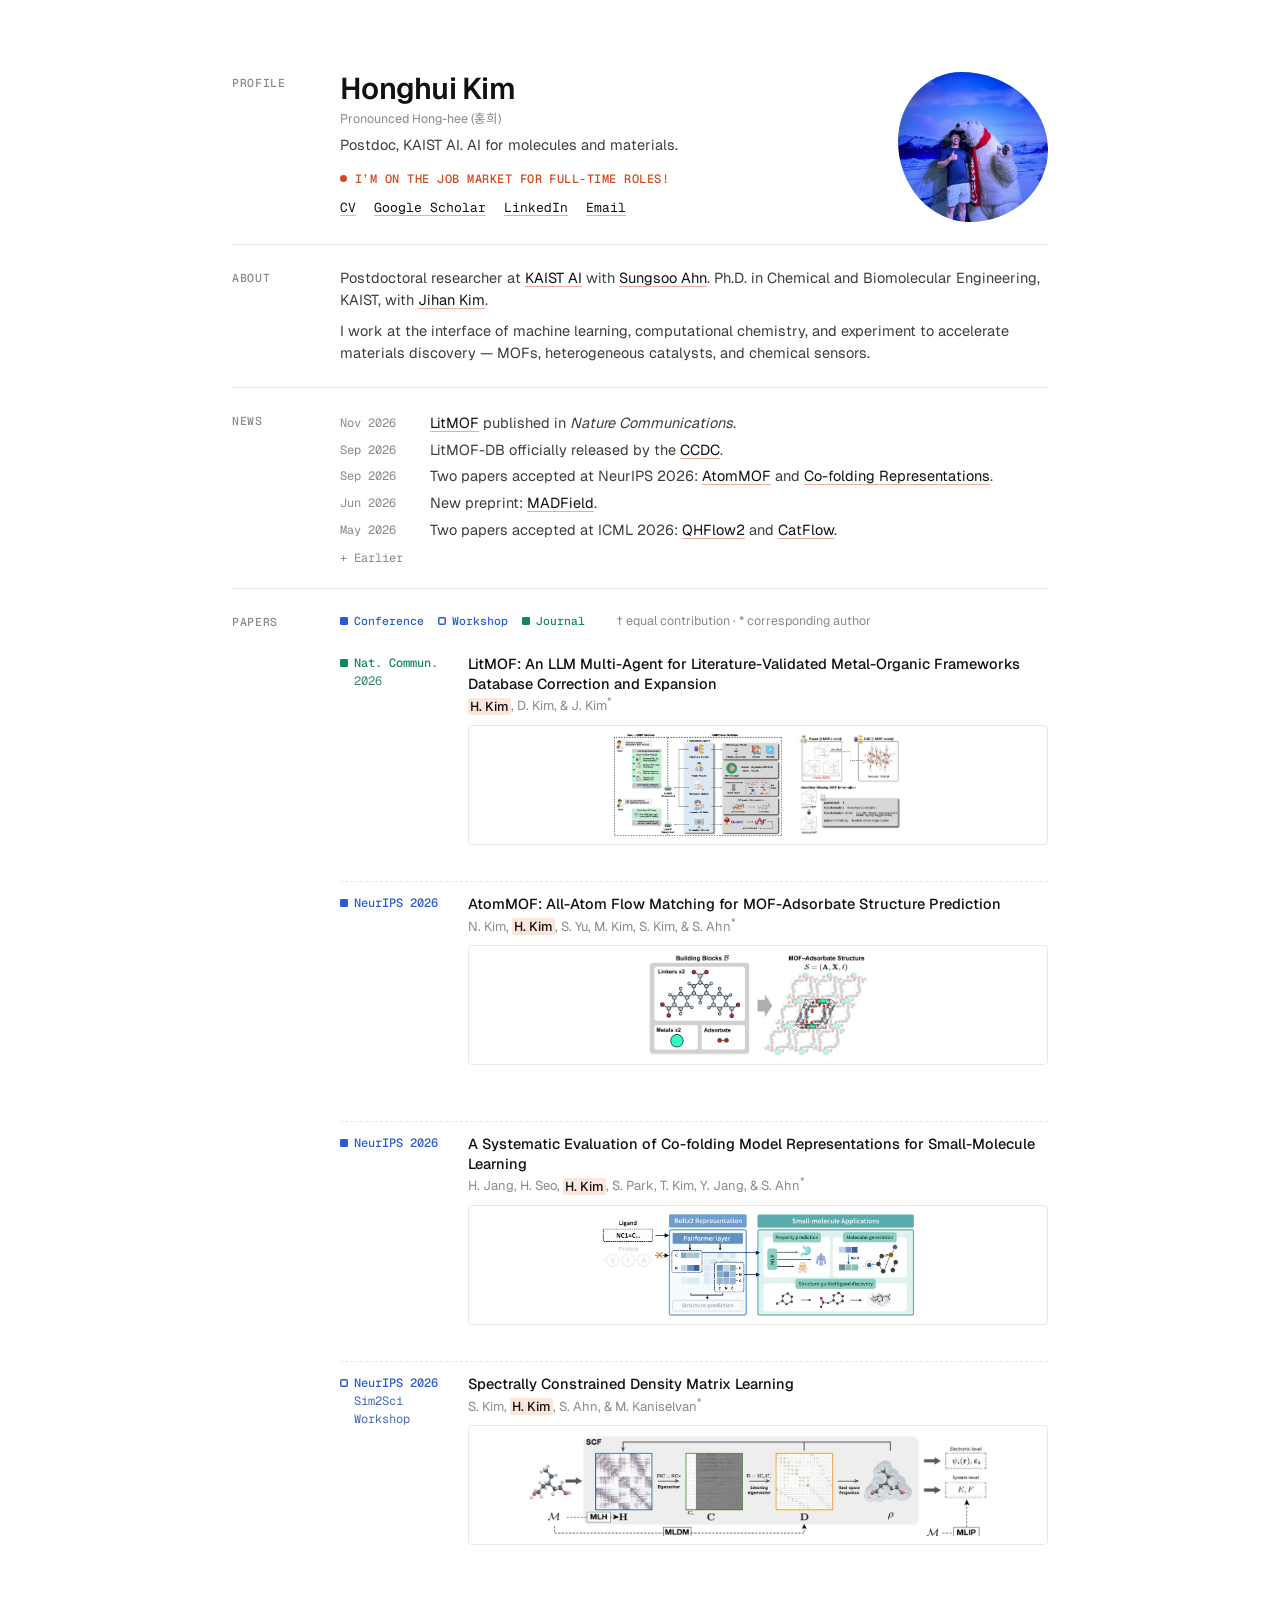
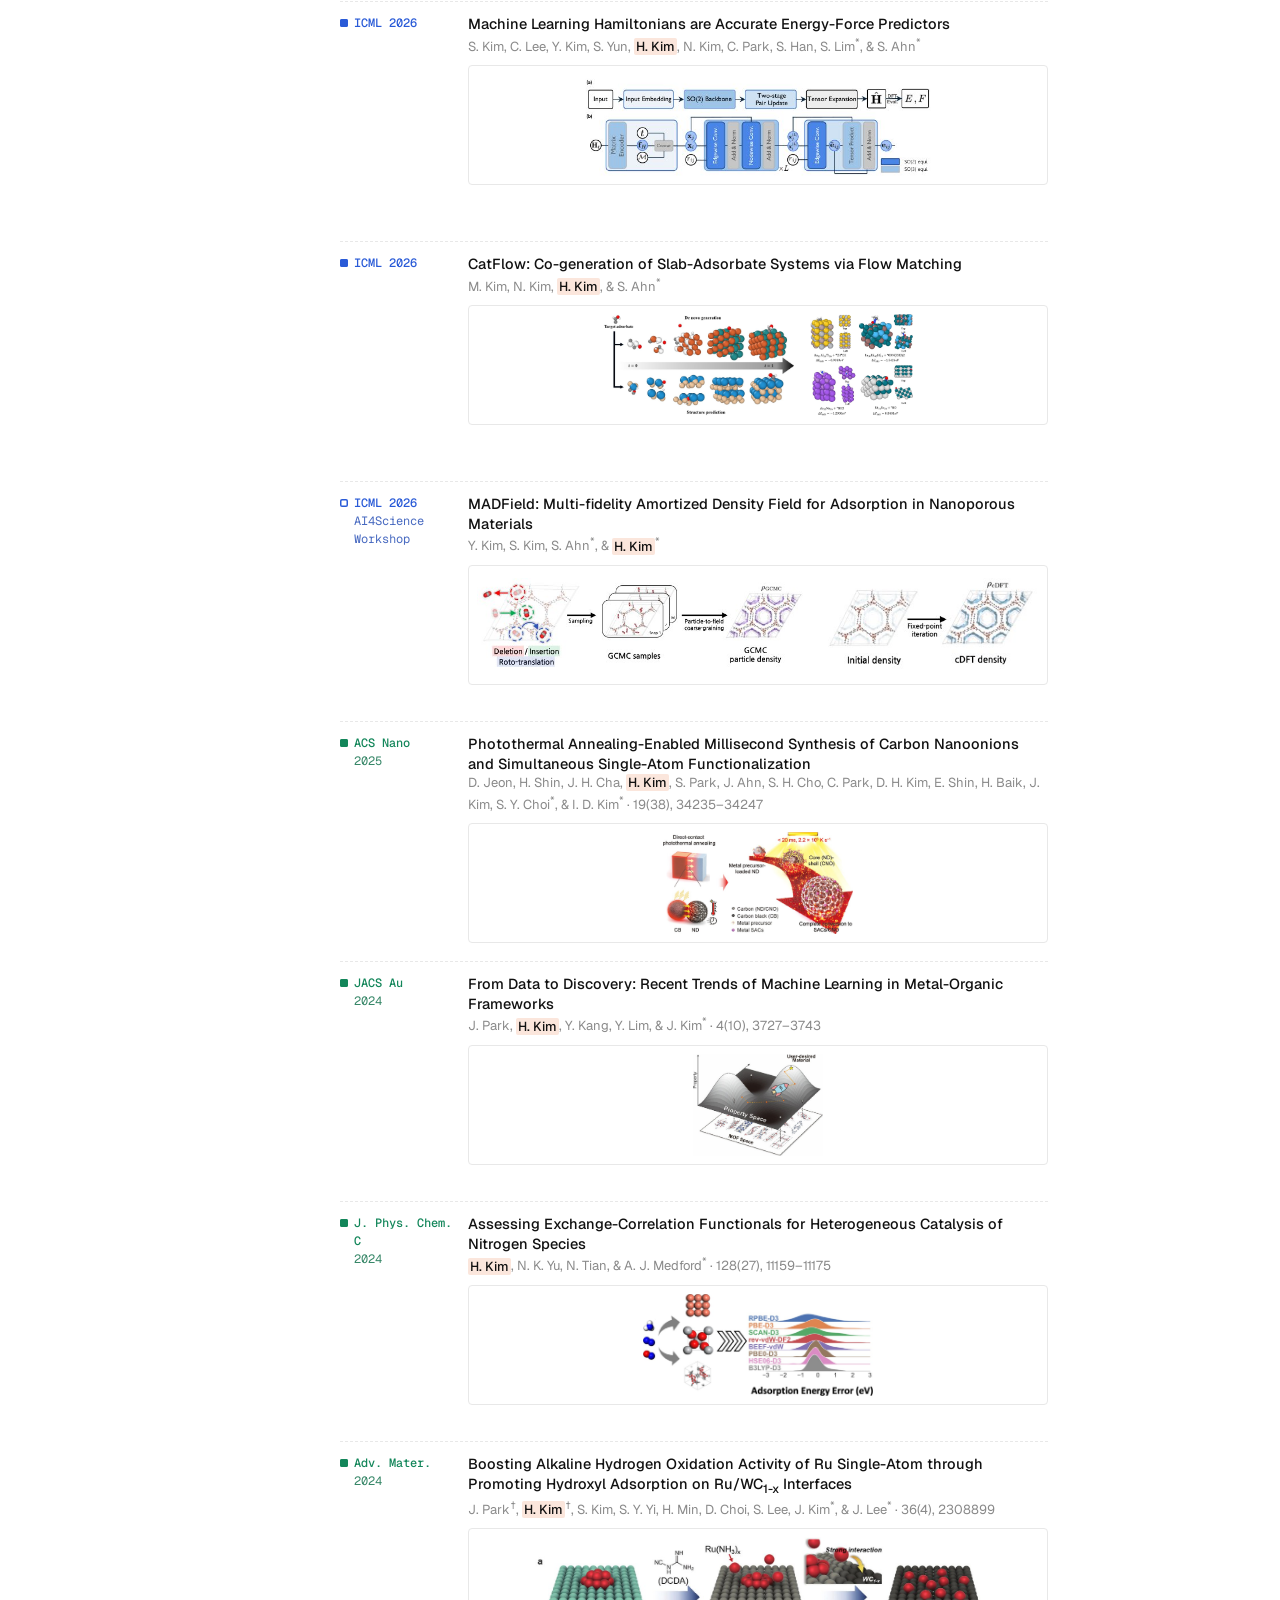
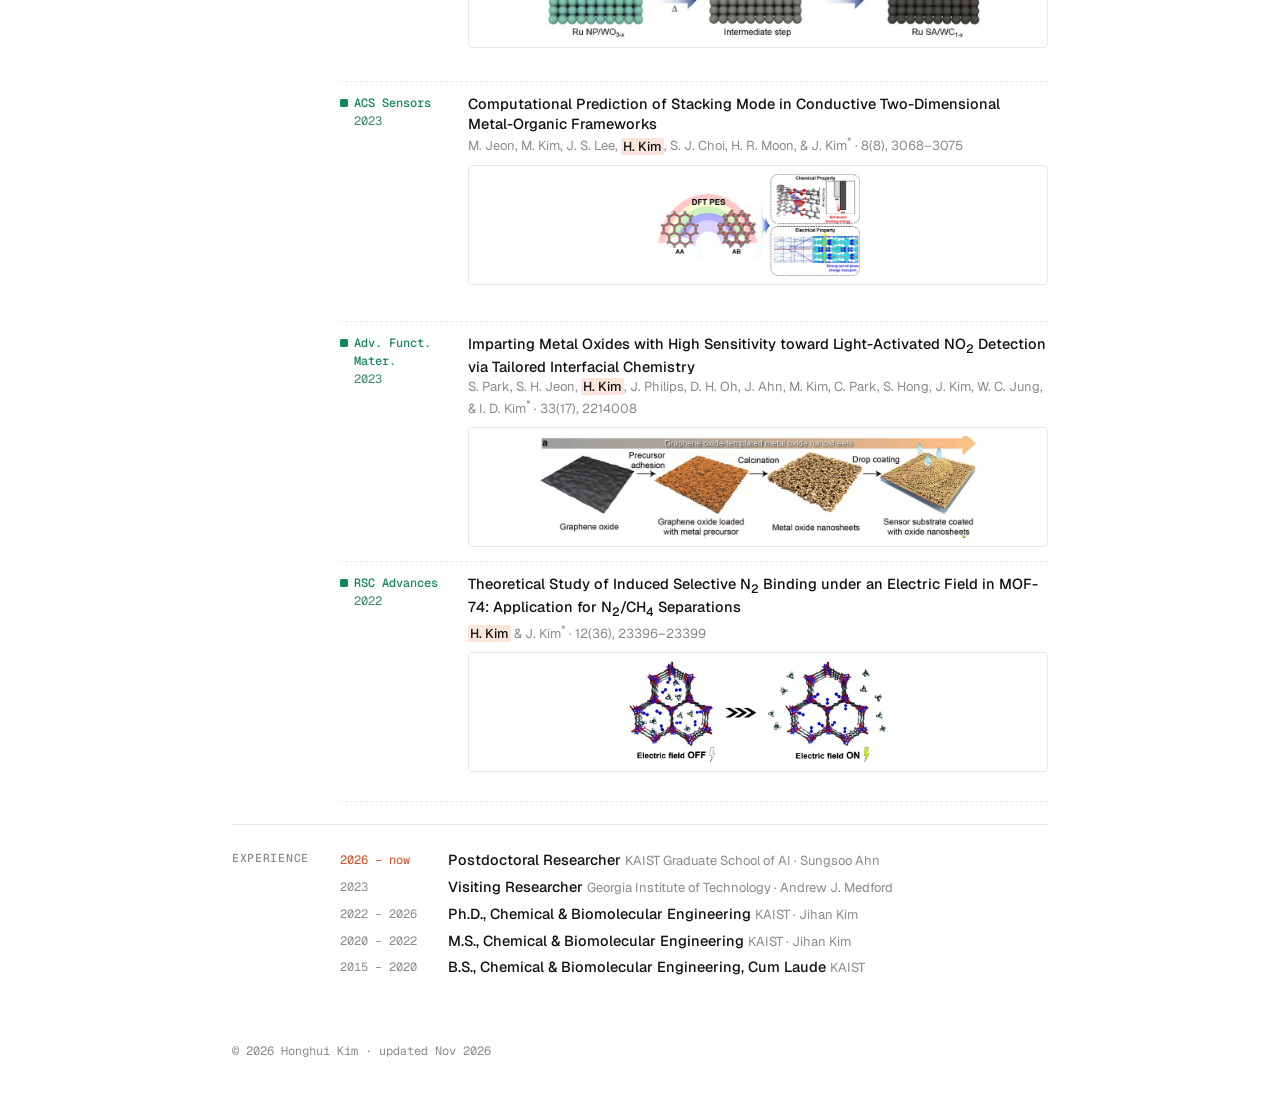
==== index.html @ db20261a "Restore emphasized job-search style (accent mono caps, pulsing dot) Co-Authored-By: Claude Opus 5.5 " ====
<!DOCTYPE html>
<html lang="en">
<head>
  <meta charset="UTF-8">
  <meta name="viewport" content="width=device-width, initial-scale=1.0">
  <title>Honghui Kim</title>
  <meta name="description" content="Honghui Kim (홍희), postdoctoral researcher at KAIST AI. AI for molecules and materials. On the job market for full-time roles.">
  <link rel="icon" href="/favicon.ico">
  <link rel="apple-touch-icon" href="/assets/apple-touch-icon.png">
  <link rel="preconnect" href="https://fonts.googleapis.com">
  <link rel="preconnect" href="https://fonts.gstatic.com" crossorigin>
  <link href="https://fonts.googleapis.com/css2?family=Geist:wght@400;500;600&family=Geist+Mono:wght@400;500&display=swap" rel="stylesheet">
  <link href="https://fonts.googleapis.com/css2?family=Noto+Sans+KR:wght@400&text=%EA%B9%80%ED%99%8D%ED%9D%AC&display=swap" rel="stylesheet">
  <link rel="stylesheet" href="style.css?v=20261127m">
</head>
<body>
<div class="page">

  <section class="row">
    <span class="label">Profile</span>
    <div class="profile">
      <img class="photo" src="assets/profile_480.jpg" alt="Honghui Kim" width="150" height="150">
      <div>
      <h1>Honghui Kim</h1>
      <p class="say">Pronounced Hong-hee (홍희)</p>
      <p class="line">Postdoc, KAIST AI. AI for molecules and materials.</p>
      <p class="status">I’m on the job market for full-time roles!</p>
      <p class="links">
        <a href="assets/CV_HonghuiKim.pdf">CV</a>
        <a href="https://scholar.google.com/citations?user=FqIni_IAAAAJ">Google Scholar</a>
        <a href="https://www.linkedin.com/in/honghui-kim-52b0a0259">LinkedIn</a>
        <a class="email" data-u="ildmb96" data-d="kaist.ac.kr">ildmb96 [at] kaist.ac.kr</a>
      </p>
      </div>
    </div>
  </section>

  <section class="row">
    <span class="label">About</span>
    <div class="prose">
      <p>Postdoctoral researcher at <a href="https://gsai.kaist.ac.kr">KAIST AI</a> with <a href="https://sungsoo-ahn.github.io">Sungsoo Ahn</a>. Ph.D. in Chemical and Biomolecular Engineering, KAIST, with <a href="https://scholar.google.com/citations?user=OUoa6QgAAAAJ">Jihan Kim</a>.</p>
      <p>I work at the interface of machine learning, computational chemistry, and experiment to accelerate materials discovery — MOFs, heterogeneous catalysts, and chemical sensors.</p>
    </div>
  </section>

  <section class="row">
    <span class="label">News</span>
    <div>
      <ul class="dated">
        <li><time>Nov 2026</time><span><a href="https://www.nature.com/articles/s41467-026-79242-w">LitMOF</a> published in <em>Nature Communications</em>.</span></li>
        <li><time>Sep 2026</time><span>LitMOF-DB officially released by the <a href="https://www.ccdc.cam.ac.uk/support-and-resources/downloads/">CCDC</a>.</span></li>
        <li><time>Sep 2026</time><span>Two papers accepted at NeurIPS 2026: <a href="https://arxiv.org/abs/2602.07351">AtomMOF</a> and <a href="https://arxiv.org/abs/2602.13249">Co-folding Representations</a>.</span></li>
        <li><time>Jun 2026</time><span>New preprint: <a href="https://arxiv.org/abs/2606.21284">MADField</a>.</span></li>
        <li><time>May 2026</time><span>Two papers accepted at ICML 2026: <a href="https://arxiv.org/abs/2602.16897">QHFlow2</a> and <a href="https://arxiv.org/abs/2602.05372">CatFlow</a>.</span></li>
      </ul>
      <details>
        <summary>Earlier</summary>
        <ul class="dated">
          <li><time>Mar 2026</time><span>Started as a postdoc at KAIST AI with Sungsoo Ahn.</span></li>
          <li><time>Feb 2026</time><span>Graduated from KAIST with a Ph.D. in Chemical and Biomolecular Engineering.</span></li>
          <li><time>Dec 2025</time><span>Oral presentation at MRS Fall 2025, Boston, MA.</span></li>
          <li><time>Nov 2025</time><span>Defended my Ph.D. dissertation, <em>“Closing the Simulation-Experiment Gap in Metal-Organic Frameworks.”</em></span></li>
        </ul>
      </details>
    </div>
  </section>

  <section class="row" id="publications">
    <span class="label">Papers</span>
    <div>
      <p class="key"><span class="sw conf">Conference</span><span class="sw ws">Workshop</span><span class="sw jour">Journal</span><span class="sep">·</span>† equal contribution · * corresponding author</p>

      <ul class="pubs">
        <li class="jour">
          <span class="venue">Nat. Commun.<span>2026</span></span>
          <div><div class="meta"><p class="title"><a href="https://www.nature.com/articles/s41467-026-79242-w">LitMOF: An LLM Multi-Agent for Literature-Validated Metal-Organic Frameworks Database Correction and Expansion</a></p>
            <p class="authors"><strong>H. Kim</strong>, D. Kim, &amp; J. Kim<sup>*</sup></p></div>
            <a class="figs" href="https://www.nature.com/articles/s41467-026-79242-w" tabindex="-1" aria-hidden="true"><img src="assets/pubs/litmof.jpg" alt="" loading="lazy"><img src="assets/pubs/litmof-2.jpg" alt="" loading="lazy"></a>
          </div>
        </li>
        <li class="conf">
          <span class="venue">NeurIPS 2026</span>
          <div><div class="meta"><p class="title"><a href="https://arxiv.org/abs/2602.07351">AtomMOF: All-Atom Flow Matching for MOF-Adsorbate Structure Prediction</a></p>
            <p class="authors">N. Kim, <strong>H. Kim</strong>, S. Yu, M. Kim, S. Kim, &amp; S. Ahn<sup>*</sup></p></div>
            <a class="figs" href="https://arxiv.org/abs/2602.07351" tabindex="-1" aria-hidden="true"><img src="assets/pubs/atommof.jpg" alt="" loading="lazy"></a>
          </div>
        </li>
        <li class="conf">
          <span class="venue">NeurIPS 2026</span>
          <div><div class="meta"><p class="title"><a href="https://arxiv.org/abs/2602.13249">A Systematic Evaluation of Co-folding Model Representations for Small-Molecule Learning</a></p>
            <p class="authors">H. Jang, H. Seo, <strong>H. Kim</strong>, S. Park, T. Kim, Y. Jang, &amp; S. Ahn<sup>*</sup></p></div>
            <a class="figs" href="https://arxiv.org/abs/2602.13249" tabindex="-1" aria-hidden="true"><img src="assets/pubs/cofolding.jpg" alt="" loading="lazy"></a>
          </div>
        </li>
        <li class="ws">
          <span class="venue">NeurIPS 2026<span>Sim2Sci Workshop</span></span>
          <div><div class="meta"><p class="title"><a href="https://openreview.net/forum?id=wt3C3CmmpH">Spectrally Constrained Density Matrix Learning</a></p>
            <p class="authors">S. Kim, <strong>H. Kim</strong>, S. Ahn, &amp; M. Kaniselvan<sup>*</sup></p></div>
            <a class="figs" href="https://openreview.net/forum?id=wt3C3CmmpH" tabindex="-1" aria-hidden="true"><img src="assets/pubs/sim2sci-densitymatrix.jpg" alt="" loading="lazy"></a>
          </div>
        </li>
        <li class="conf">
          <span class="venue">ICML 2026</span>
          <div><div class="meta"><p class="title"><a href="https://arxiv.org/abs/2602.16897">Machine Learning Hamiltonians are Accurate Energy-Force Predictors</a></p>
            <p class="authors">S. Kim, C. Lee, Y. Kim, S. Yun, <strong>H. Kim</strong>, N. Kim, C. Park, S. Han, S. Lim<sup>*</sup>, &amp; S. Ahn<sup>*</sup></p></div>
            <a class="figs" href="https://arxiv.org/abs/2602.16897" tabindex="-1" aria-hidden="true"><img src="assets/pubs/qhflow2.jpg" alt="" loading="lazy"></a>
          </div>
        </li>
        <li class="conf">
          <span class="venue">ICML 2026</span>
          <div><div class="meta"><p class="title"><a href="https://arxiv.org/abs/2602.05372">CatFlow: Co-generation of Slab-Adsorbate Systems via Flow Matching</a></p>
            <p class="authors">M. Kim, N. Kim, <strong>H. Kim</strong>, &amp; S. Ahn<sup>*</sup></p></div>
            <a class="figs" href="https://arxiv.org/abs/2602.05372" tabindex="-1" aria-hidden="true"><img src="assets/pubs/catflow.jpg" alt="" loading="lazy"><img src="assets/pubs/catflow-2.jpg" alt="" loading="lazy"></a>
          </div>
        </li>
        <li class="ws">
          <span class="venue">ICML 2026<span>AI4Science Workshop</span></span>
          <div><div class="meta"><p class="title"><a href="https://arxiv.org/abs/2606.21284">MADField: Multi-fidelity Amortized Density Field for Adsorption in Nanoporous Materials</a></p>
            <p class="authors">Y. Kim, S. Kim, S. Ahn<sup>*</sup>, &amp; <strong>H. Kim</strong><sup>*</sup></p></div>
            <a class="figs" href="https://arxiv.org/abs/2606.21284" tabindex="-1" aria-hidden="true"><img src="assets/pubs/madfield.jpg" alt="" loading="lazy"><img src="assets/pubs/madfield-2.jpg" alt="" loading="lazy"></a>
          </div>
        </li>
        <li class="jour">
          <span class="venue">ACS Nano<span>2025</span></span>
          <div><div class="meta"><p class="title"><a href="https://pubs.acs.org/doi/full/10.1021/acsnano.5c11229">Photothermal Annealing-Enabled Millisecond Synthesis of Carbon Nanoonions and Simultaneous Single-Atom Functionalization</a></p>
            <p class="authors">D. Jeon, H. Shin, J. H. Cha, <strong>H. Kim</strong>, S. Park, J. Ahn, S. H. Cho, C. Park, D. H. Kim, E. Shin, H. Baik, J. Kim, S. Y. Choi<sup>*</sup>, &amp; I. D. Kim<sup>*</sup> · 19(38), 34235–34247</p></div>
            <a class="figs" href="https://pubs.acs.org/doi/full/10.1021/acsnano.5c11229" tabindex="-1" aria-hidden="true"><img src="assets/pubs/acsnano-cno.jpg" alt="" loading="lazy"></a>
          </div>
        </li>
        <li class="jour">
          <span class="venue">JACS Au<span>2024</span></span>
          <div><div class="meta"><p class="title"><a href="https://pubs.acs.org/doi/full/10.1021/jacsau.4c00618">From Data to Discovery: Recent Trends of Machine Learning in Metal-Organic Frameworks</a></p>
            <p class="authors">J. Park, <strong>H. Kim</strong>, Y. Kang, Y. Lim, &amp; J. Kim<sup>*</sup> · 4(10), 3727–3743</p></div>
            <a class="figs" href="https://pubs.acs.org/doi/full/10.1021/jacsau.4c00618" tabindex="-1" aria-hidden="true"><img src="assets/pubs/jacsau-review.jpg" alt="" loading="lazy"></a>
          </div>
        </li>
        <li class="jour">
          <span class="venue">J. Phys. Chem. C<span>2024</span></span>
          <div><div class="meta"><p class="title"><a href="https://pubs.acs.org/doi/full/10.1021/acs.jpcc.4c01497">Assessing Exchange-Correlation Functionals for Heterogeneous Catalysis of Nitrogen Species</a></p>
            <p class="authors"><strong>H. Kim</strong>, N. K. Yu, N. Tian, &amp; A. J. Medford<sup>*</sup> · 128(27), 11159–11175</p></div>
            <a class="figs" href="https://pubs.acs.org/doi/full/10.1021/acs.jpcc.4c01497" tabindex="-1" aria-hidden="true"><img src="assets/pubs/jpcc-xc-functionals.jpg" alt="" loading="lazy"></a>
          </div>
        </li>
        <li class="jour">
          <span class="venue">Adv. Mater.<span>2024</span></span>
          <div><div class="meta"><p class="title"><a href="https://advanced.onlinelibrary.wiley.com/doi/abs/10.1002/adma.202308899">Boosting Alkaline Hydrogen Oxidation Activity of Ru Single-Atom through Promoting Hydroxyl Adsorption on Ru/WC<sub>1-x</sub> Interfaces</a></p>
            <p class="authors">J. Park<sup>†</sup>, <strong>H. Kim</strong><sup>†</sup>, S. Kim, S. Y. Yi, H. Min, D. Choi, S. Lee, J. Kim<sup>*</sup>, &amp; J. Lee<sup>*</sup> · 36(4), 2308899</p></div>
            <a class="figs" href="https://advanced.onlinelibrary.wiley.com/doi/abs/10.1002/adma.202308899" tabindex="-1" aria-hidden="true"><img src="assets/pubs/advmater-ru-wc.jpg" alt="" loading="lazy"></a>
          </div>
        </li>
        <li class="jour">
          <span class="venue">ACS Sensors<span>2023</span></span>
          <div><div class="meta"><p class="title"><a href="https://pubs.acs.org/doi/abs/10.1021/acssensors.3c00715">Computational Prediction of Stacking Mode in Conductive Two-Dimensional Metal-Organic Frameworks</a></p>
            <p class="authors">M. Jeon, M. Kim, J. S. Lee, <strong>H. Kim</strong>, S. J. Choi, H. R. Moon, &amp; J. Kim<sup>*</sup> · 8(8), 3068–3075</p></div>
            <a class="figs" href="https://pubs.acs.org/doi/abs/10.1021/acssensors.3c00715" tabindex="-1" aria-hidden="true"><img src="assets/pubs/acssens-2dmof.jpg" alt="" loading="lazy"></a>
          </div>
        </li>
        <li class="jour">
          <span class="venue">Adv. Funct. Mater.<span>2023</span></span>
          <div><div class="meta"><p class="title"><a href="https://advanced.onlinelibrary.wiley.com/doi/abs/10.1002/adfm.202214008">Imparting Metal Oxides with High Sensitivity toward Light-Activated NO<sub>2</sub> Detection via Tailored Interfacial Chemistry</a></p>
            <p class="authors">S. Park, S. H. Jeon, <strong>H. Kim</strong>, J. Philips, D. H. Oh, J. Ahn, M. Kim, C. Park, S. Hong, J. Kim, W. C. Jung, &amp; I. D. Kim<sup>*</sup> · 33(17), 2214008</p></div>
            <a class="figs" href="https://advanced.onlinelibrary.wiley.com/doi/abs/10.1002/adfm.202214008" tabindex="-1" aria-hidden="true"><img src="assets/pubs/afm-no2-sensor.jpg" alt="" loading="lazy"></a>
          </div>
        </li>
        <li class="jour">
          <span class="venue">RSC Advances<span>2022</span></span>
          <div><div class="meta"><p class="title"><a href="https://doi.org/10.1039/D2RA04216A">Theoretical Study of Induced Selective N<sub>2</sub> Binding under an Electric Field in MOF-74: Application for N<sub>2</sub>/CH<sub>4</sub> Separations</a></p>
            <p class="authors"><strong>H. Kim</strong> &amp; J. Kim<sup>*</sup> · 12(36), 23396–23399</p></div>
            <a class="figs" href="https://doi.org/10.1039/D2RA04216A" tabindex="-1" aria-hidden="true"><img src="assets/pubs/rscadv-mof74.jpg" alt="" loading="lazy"></a>
          </div>
        </li>
      </ul>
    </div>
  </section>

  <section class="row" id="experience">
    <span class="label">Experience</span>
    <ul class="dated cv">
      <li><time>2026 – now</time><span><b>Postdoctoral Researcher</b> <small>KAIST Graduate School of AI · Sungsoo Ahn</small></span></li>
      <li><time>2023</time><span><b>Visiting Researcher</b> <small>Georgia Institute of Technology · Andrew J. Medford</small></span></li>
      <li><time>2022 – 2026</time><span><b>Ph.D., Chemical &amp; Biomolecular Engineering</b> <small>KAIST · Jihan Kim</small></span></li>
      <li><time>2020 – 2022</time><span><b>M.S., Chemical &amp; Biomolecular Engineering</b> <small>KAIST · Jihan Kim</small></span></li>
      <li><time>2015 – 2020</time><span><b>B.S., Chemical &amp; Biomolecular Engineering, Cum Laude</b> <small>KAIST</small></span></li>
    </ul>
  </section>

  <footer>© 2026 Honghui Kim · updated Nov 2026</footer>

</div>
<script>
  // Assemble the address at load time so it is not stored whole in the HTML.
  document.querySelectorAll('a.email').forEach(function (a) {
    a.href = 'mailto:' + a.dataset.u + '@' + a.dataset.d;
    a.textContent = 'Email';
  });
</script>
</body>
</html>
---- style.css ----
/* Honghui Kim — personal site
   Layout: label column (mono) + content column, hairline separators. */

:root {
  --ink: #111;
  --body: #3d3d3d;
  --mute: #8a8a8a;
  --line: #e8e8e8;
  --link-line: #cfcfcf;
  --bg: #fff;
  --accent: #d2491e;
  --accent-soft: #fbe6dc;
  --conf: #2a5bd7;   /* conference */
  --jour: #13865a;   /* journal */
  --sans: "Geist", "Noto Sans KR", system-ui, -apple-system, sans-serif;
  --mono: "Geist Mono", ui-monospace, SFMono-Regular, Menlo, monospace;
}

@media (prefers-color-scheme: dark) {
  :root {
    --ink: #ededed;
    --body: #bdbdbd;
    --mute: #7d7d7d;
    --line: #2a2a2a;
    --link-line: #4a4a4a;
    --bg: #121212;
    --accent: #f06a3c;
    --accent-soft: rgba(240, 106, 60, .2);
    --conf: #7ea2ff;
    --jour: #4cc28f;
  }
}

* { box-sizing: border-box; margin: 0; padding: 0; }

body {
  background: var(--bg);
  color: var(--body);
  font: 400 14.5px/1.55 var(--sans);
  -webkit-font-smoothing: antialiased;
}

a {
  color: var(--ink);
  text-decoration: underline;
  text-decoration-color: color-mix(in srgb, var(--accent) 45%, transparent);
  text-underline-offset: 2.5px;
  transition: text-decoration-color .15s, color .15s;
}
a:hover { color: var(--accent); text-decoration-color: var(--accent); }

ul { list-style: none; }

.page { max-width: 880px; margin: 0 auto; padding: 72px 32px 56px; }

/* Section row: label | content */
.row {
  display: grid;
  grid-template-columns: 84px 1fr;  /* fits the longest label, "EXPERIENCE" (76px) */
  gap: 24px;
  padding: 22px 0;
  border-top: 1px solid var(--line);
}
.row:first-of-type { border-top: 0; padding-top: 0; }
.label {
  font: 500 11.5px/1.9 var(--mono);
  color: var(--mute);
  text-transform: uppercase;
  letter-spacing: .06em;
}

/* Profile */
.profile {
  display: grid;
  grid-template-columns: 1fr 150px;
  gap: 28px;
  align-items: start;
}
.photo {
  grid-column: 2;
  grid-row: 1;
  width: 150px;
  height: 150px;
  object-fit: cover;
  border-radius: 42% 58% 52% 48% / 46% 52% 48% 54%;
  transition: border-radius .5s ease;
}
.photo:hover { border-radius: 50%; }
h1 {
  font-size: 30px;
  font-weight: 600;
  letter-spacing: -.025em;
  line-height: 1.1;
  color: var(--ink);
}
h1 .kr {
  font-family: "Noto Sans KR", sans-serif;
  font-weight: 400;
  font-size: 19px;
  letter-spacing: 0;
  color: var(--mute);
  margin-left: 10px;
}
.say { margin-top: 4px; font-size: 12.5px; color: var(--mute); }
.line { margin-top: 6px; }
.line b { color: var(--ink); font-weight: 500; }
.status {
  margin-top: 14px;
  display: flex;
  align-items: center;
  gap: 8px;
  font: 500 12px var(--mono);
  color: var(--accent);
  text-transform: uppercase;
  letter-spacing: .04em;
}
.status::before {
  content: "";
  flex: none;
  width: 7px;
  height: 7px;
  border-radius: 50%;
  background: var(--accent);
  animation: pulse 2.4s ease-in-out infinite;
}
@keyframes pulse { 50% { opacity: .35; } }
@media (prefers-reduced-motion: reduce) { .status::before { animation: none; } }
.links {
  margin-top: 12px;
  display: flex;
  flex-wrap: wrap;
  gap: 4px 18px;
  font: 400 13px var(--mono);
}

/* About */
.prose p + p { margin-top: 8px; }

/* News */
.dated li { display: grid; grid-template-columns: 78px 1fr; gap: 12px; padding: 2px 0; }
.dated time { font: 12px/1.9 var(--mono); color: var(--mute); }
details summary {
  margin-top: 6px;
  cursor: pointer;
  font: 12px var(--mono);
  color: var(--mute);
  list-style: none;
}
details summary::-webkit-details-marker { display: none; }
details summary::before { content: "+ "; }
details[open] summary::before { content: "− "; }
details[open] summary { margin-bottom: 2px; }

/* Publications */
.key { font-size: 12.5px; color: var(--mute); margin-bottom: 12px; display: flex; flex-wrap: wrap; align-items: center; gap: 4px 14px; }
.key .sep { color: var(--line); }
.sw { display: inline-flex; align-items: center; gap: 6px; font: 500 11.5px var(--mono); }
.sw::before, .venue::before {
  content: "";
  flex: none;
  width: 8px;
  height: 8px;
  border-radius: 2px;
  background: var(--c);
  box-shadow: inset 0 0 0 1.5px var(--c);
}
.conf { --c: var(--conf); }
.jour { --c: var(--jour); }
.ws { --c: var(--conf); }
.sw.ws::before, .ws .venue::before { background: transparent; }
.sw, .group { color: var(--c); }
.group {
  font: 500 11.5px var(--mono);
  color: var(--mute);
  letter-spacing: .04em;
  text-transform: uppercase;
  margin-bottom: 6px;
}
.pubs { margin-bottom: 18px; }
.pubs:last-child { margin-bottom: 0; }
.pubs li {
  position: relative;
  display: grid;
  grid-template-columns: 112px 1fr;
  gap: 16px;
  padding: 12px 0 14px;
  min-height: 240px;  /* tallest row; keeps every row the same height, slack goes below the figure */
  border-bottom: 1px dashed var(--line);
  align-items: start;
}
.venue {
  position: relative;
  padding-left: 14px;
  font: 500 12px/1.5 var(--mono);
  color: var(--c);
}
.venue::before { position: absolute; left: 0; top: 5px; }
.venue span { display: block; font-weight: 400; color: color-mix(in srgb, var(--c) 70%, var(--mute)); }
.title { font-weight: 500; color: var(--ink); line-height: 1.35; transition: color .15s; }
.pubs li:hover .title { color: var(--accent); }
.authors { font-size: 13px; line-height: 1.45; color: var(--mute); margin-top: 1px; }
.authors strong {
  color: var(--ink);
  font-weight: 500;
  background: var(--accent-soft);
  border-radius: 2px;
  padding: 0 2px;
}
/* Figures under title/authors: fixed-size frame so every paper row is the same size.
   Add more <img> inside .figs for extra panels; they share the frame. */
.figs {
  display: flex;
  align-items: center;
  justify-content: center;
  gap: 16px;
  margin-top: 8px;
  height: 120px;
  padding: 8px;
  background: #fff;
  border: 1px solid var(--line);
  border-radius: 4px;
  transition: border-color .15s;
}
.figs:hover { border-color: var(--accent); }
.figs img {
  flex: 0 1 auto;
  min-width: 0;
  max-width: 100%;
  max-height: 100%;
  width: auto;
  height: auto;
  object-fit: contain;
}
.title a { color: inherit; text-decoration: none; }
.title a:hover { color: var(--accent); text-decoration: underline; text-decoration-color: var(--accent); }

/* Experience */
.dated.cv li { grid-template-columns: 96px 1fr; }
.dated.cv b { font-weight: 500; color: var(--ink); }
.dated.cv small { color: var(--mute); font-size: 13px; }
.dated.cv li:first-child time { color: var(--accent); }

footer { margin-top: 40px; font: 12px var(--mono); color: var(--mute); }

@media (max-width: 700px) {
  .page { padding: 40px 16px; }
  .row { grid-template-columns: 1fr; gap: 10px; padding: 18px 0; }
  .profile { grid-template-columns: 1fr; gap: 16px; }
  .photo { grid-column: 1; width: 112px; height: 112px; }
  .pubs li { grid-template-columns: 1fr; gap: 6px; min-height: 0; }
  .venue, .pubs li > div { grid-column: 1; }
  .venue span { display: inline; }
  .venue span::before { content: " · "; }
  .figs { height: 100px; padding: 6px; gap: 10px; }
  .dated li, .dated.cv li { grid-template-columns: 1fr; gap: 0; }
}

.group.conf, .group.jour { color: var(--c); }
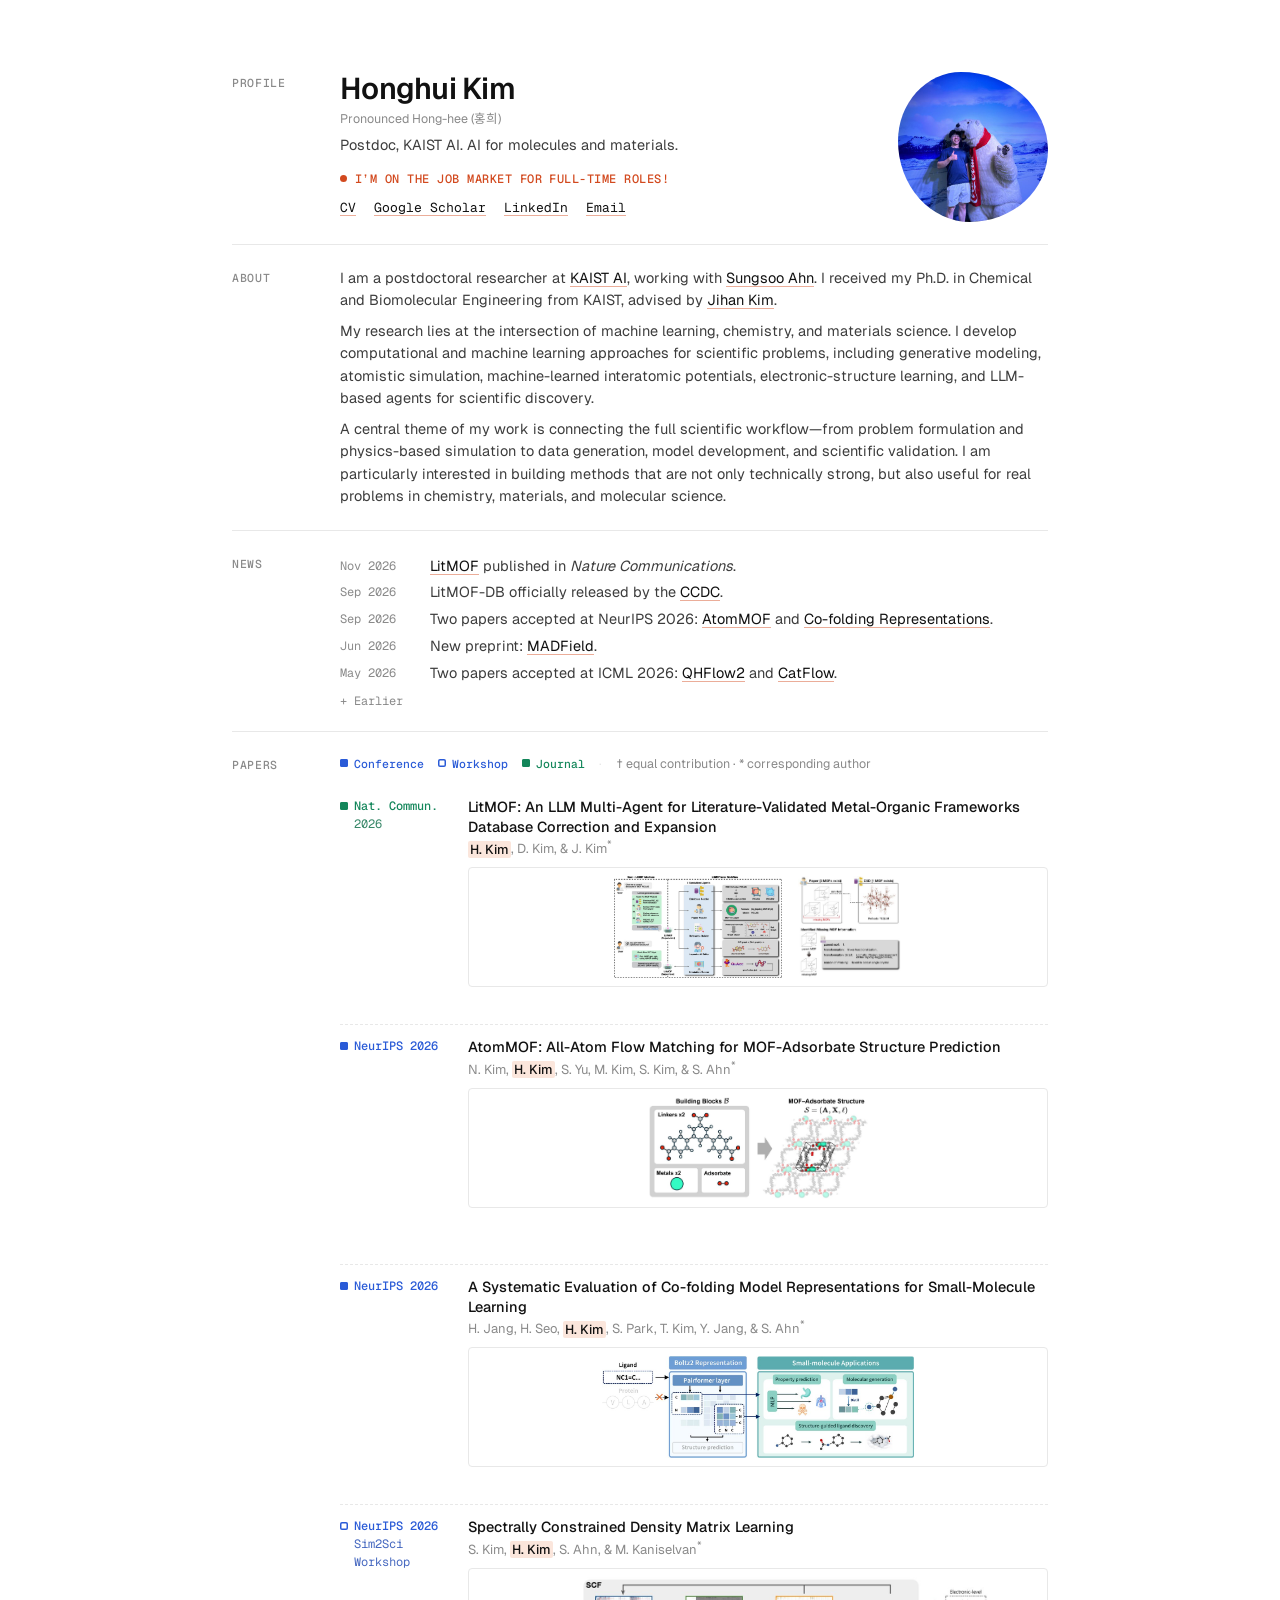
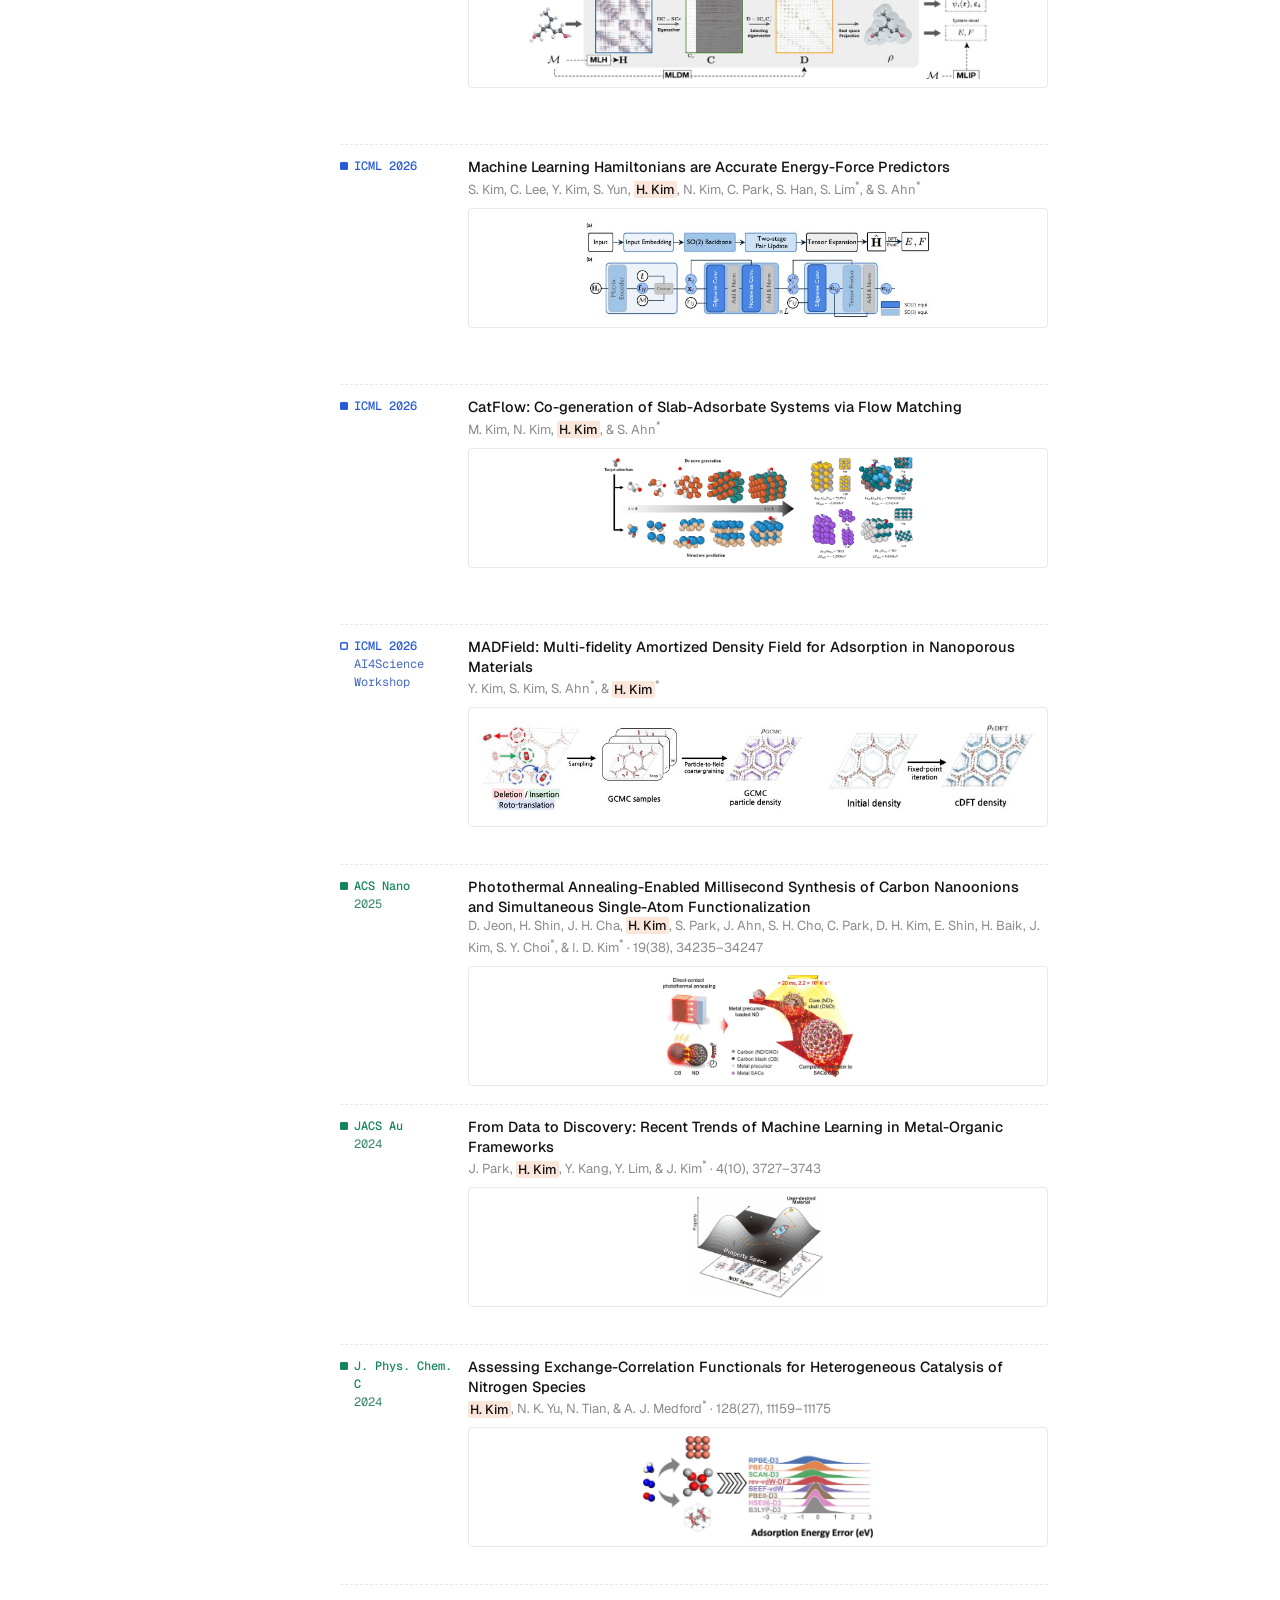
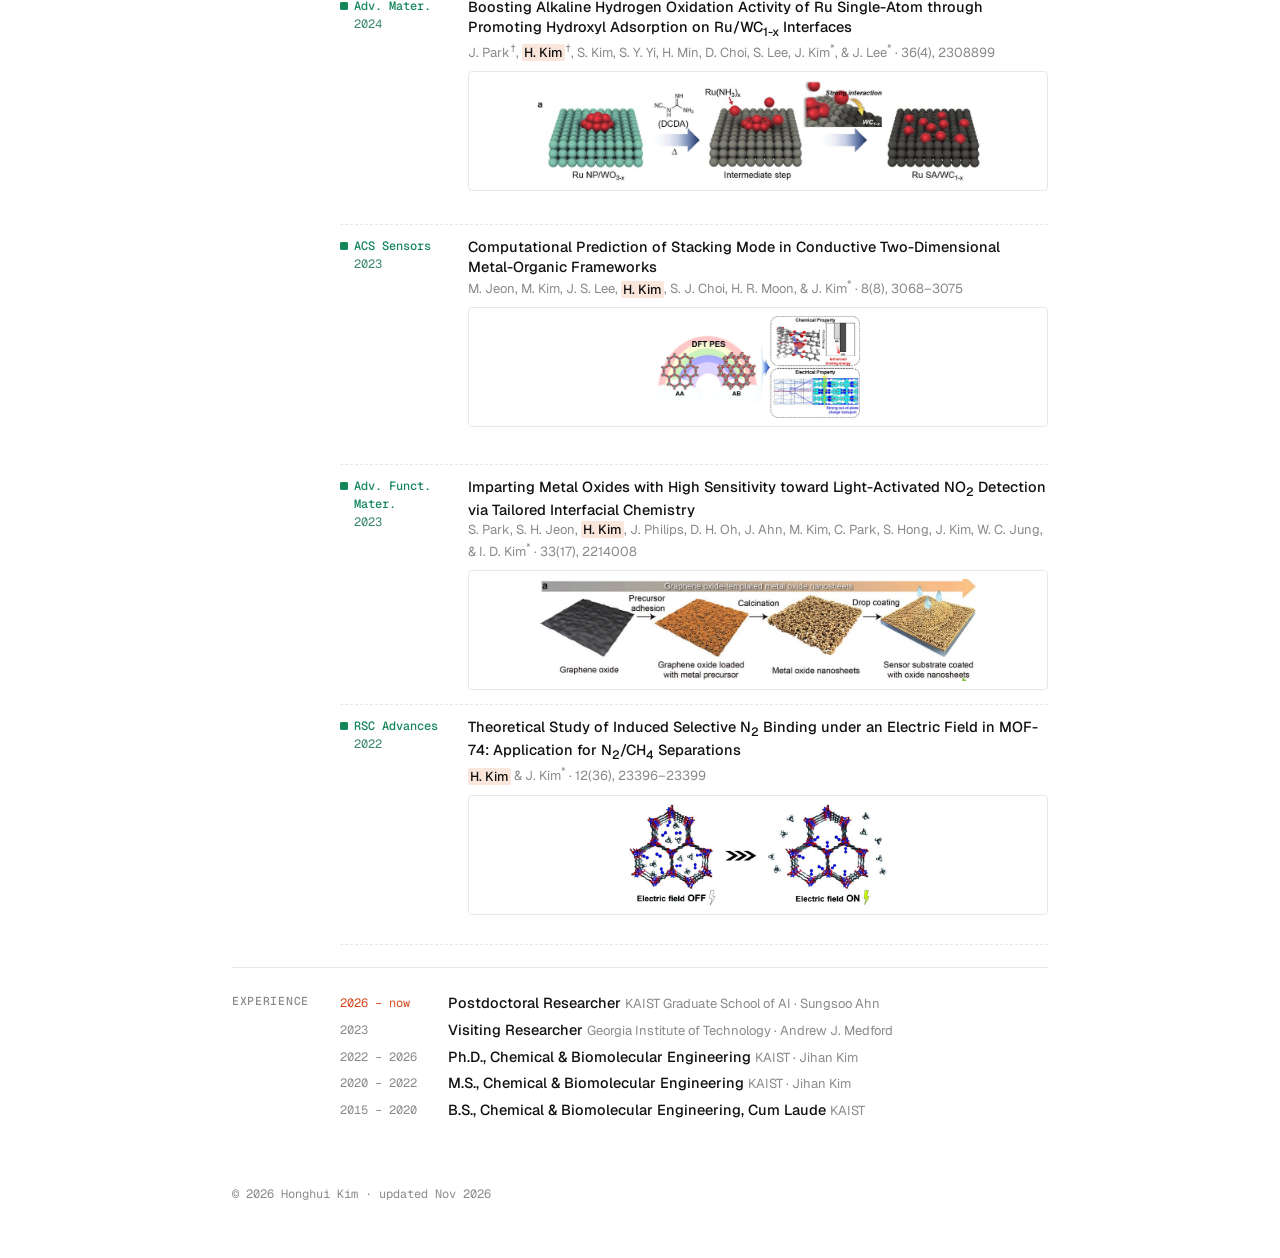
==== commit 392c8834: "Update About text Co-Authored-By: Claude Opus 5.5 <noreply@anthropic.com> Claude-Session: https://cl" ====
--- a/index.html
+++ b/index.html
@@ -38,8 +38,9 @@
   <section class="row">
     <span class="label">About</span>
     <div class="prose">
-      <p>Postdoctoral researcher at <a href="https://gsai.kaist.ac.kr">KAIST AI</a> with <a href="https://sungsoo-ahn.github.io">Sungsoo Ahn</a>. Ph.D. in Chemical and Biomolecular Engineering, KAIST, with <a href="https://scholar.google.com/citations?user=OUoa6QgAAAAJ">Jihan Kim</a>.</p>
-      <p>I work at the interface of machine learning, computational chemistry, and experiment to accelerate materials discovery — MOFs, heterogeneous catalysts, and chemical sensors.</p>
+      <p>I am a postdoctoral researcher at <a href="https://gsai.kaist.ac.kr">KAIST AI</a>, working with <a href="https://sungsoo-ahn.github.io">Sungsoo Ahn</a>. I received my Ph.D. in Chemical and Biomolecular Engineering from KAIST, advised by <a href="https://scholar.google.com/citations?user=OUoa6QgAAAAJ">Jihan Kim</a>.</p>
+      <p>My research lies at the intersection of machine learning, chemistry, and materials science. I develop computational and machine learning approaches for scientific problems, including generative modeling, atomistic simulation, machine-learned interatomic potentials, electronic-structure learning, and LLM-based agents for scientific discovery.</p>
+      <p>A central theme of my work is connecting the full scientific workflow—from problem formulation and physics-based simulation to data generation, model development, and scientific validation. I am particularly interested in building methods that are not only technically strong, but also useful for real problems in chemistry, materials, and molecular science.</p>
     </div>
   </section>
 
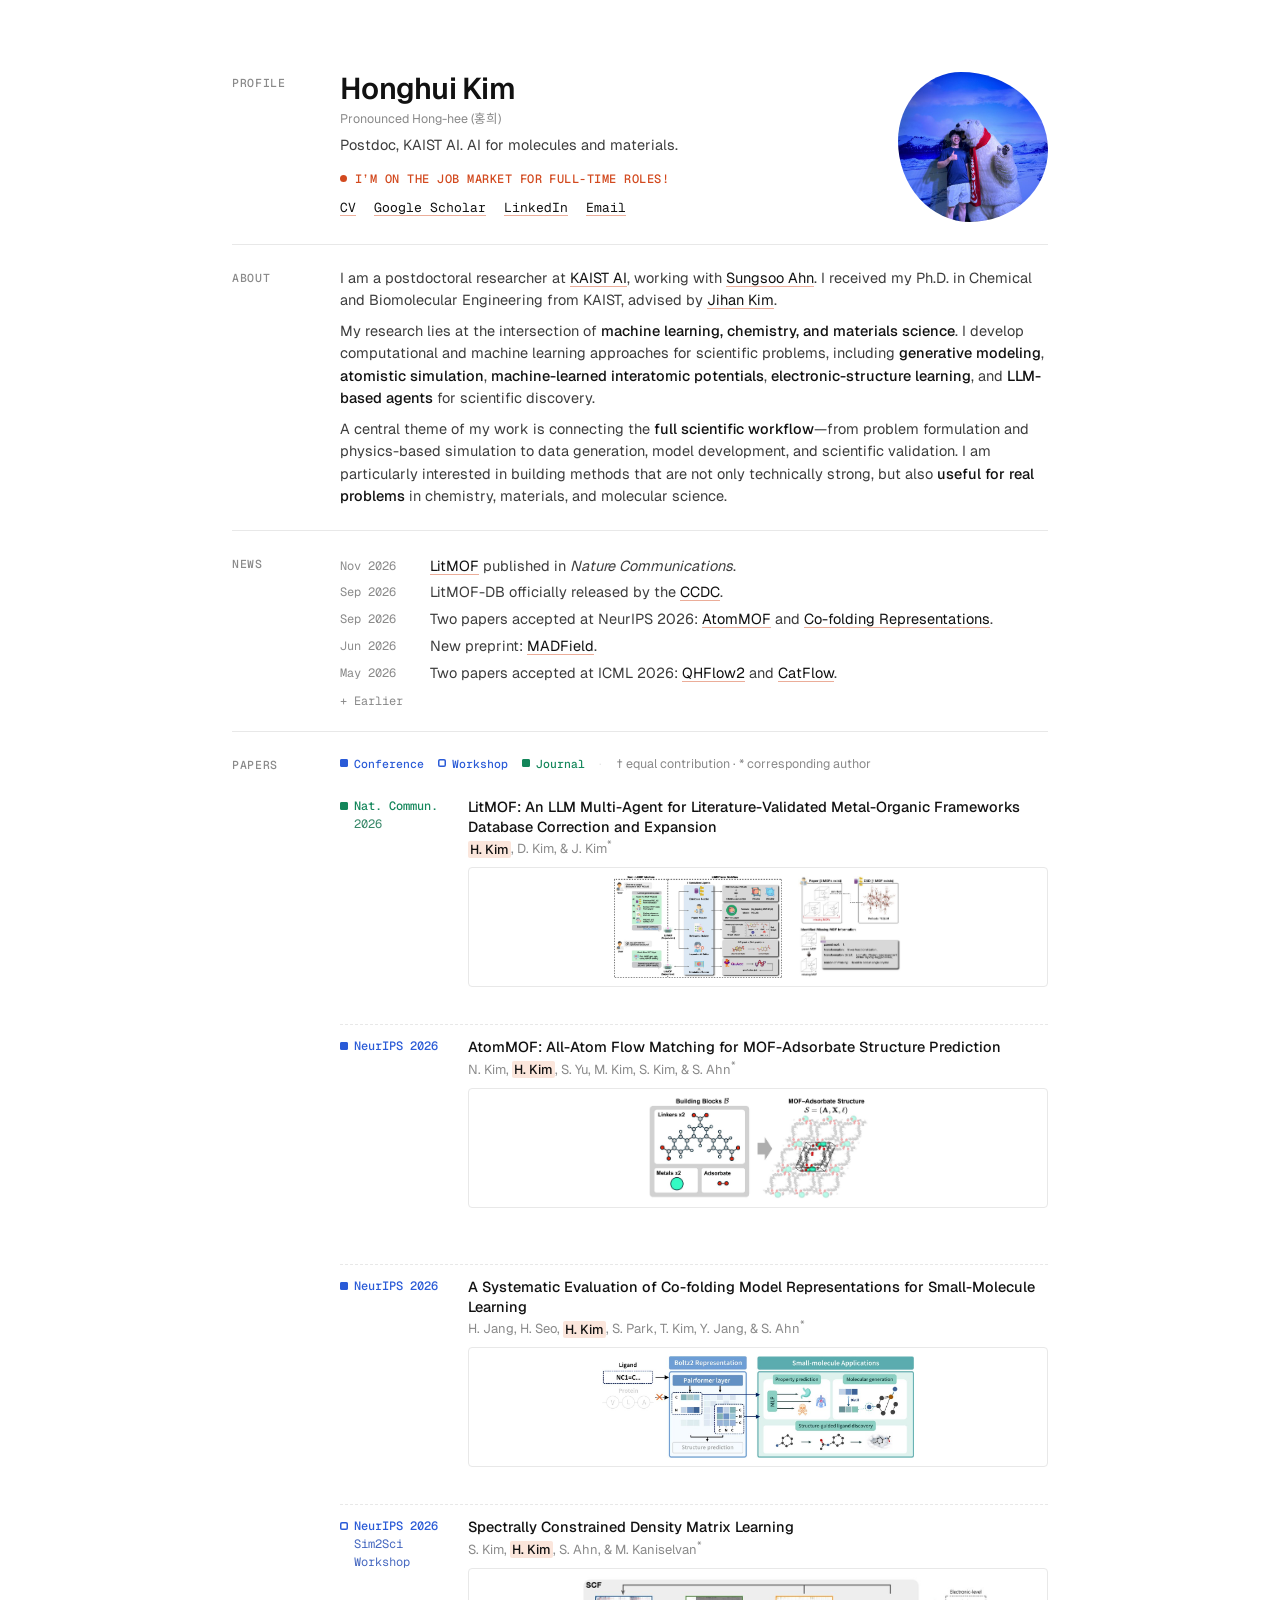
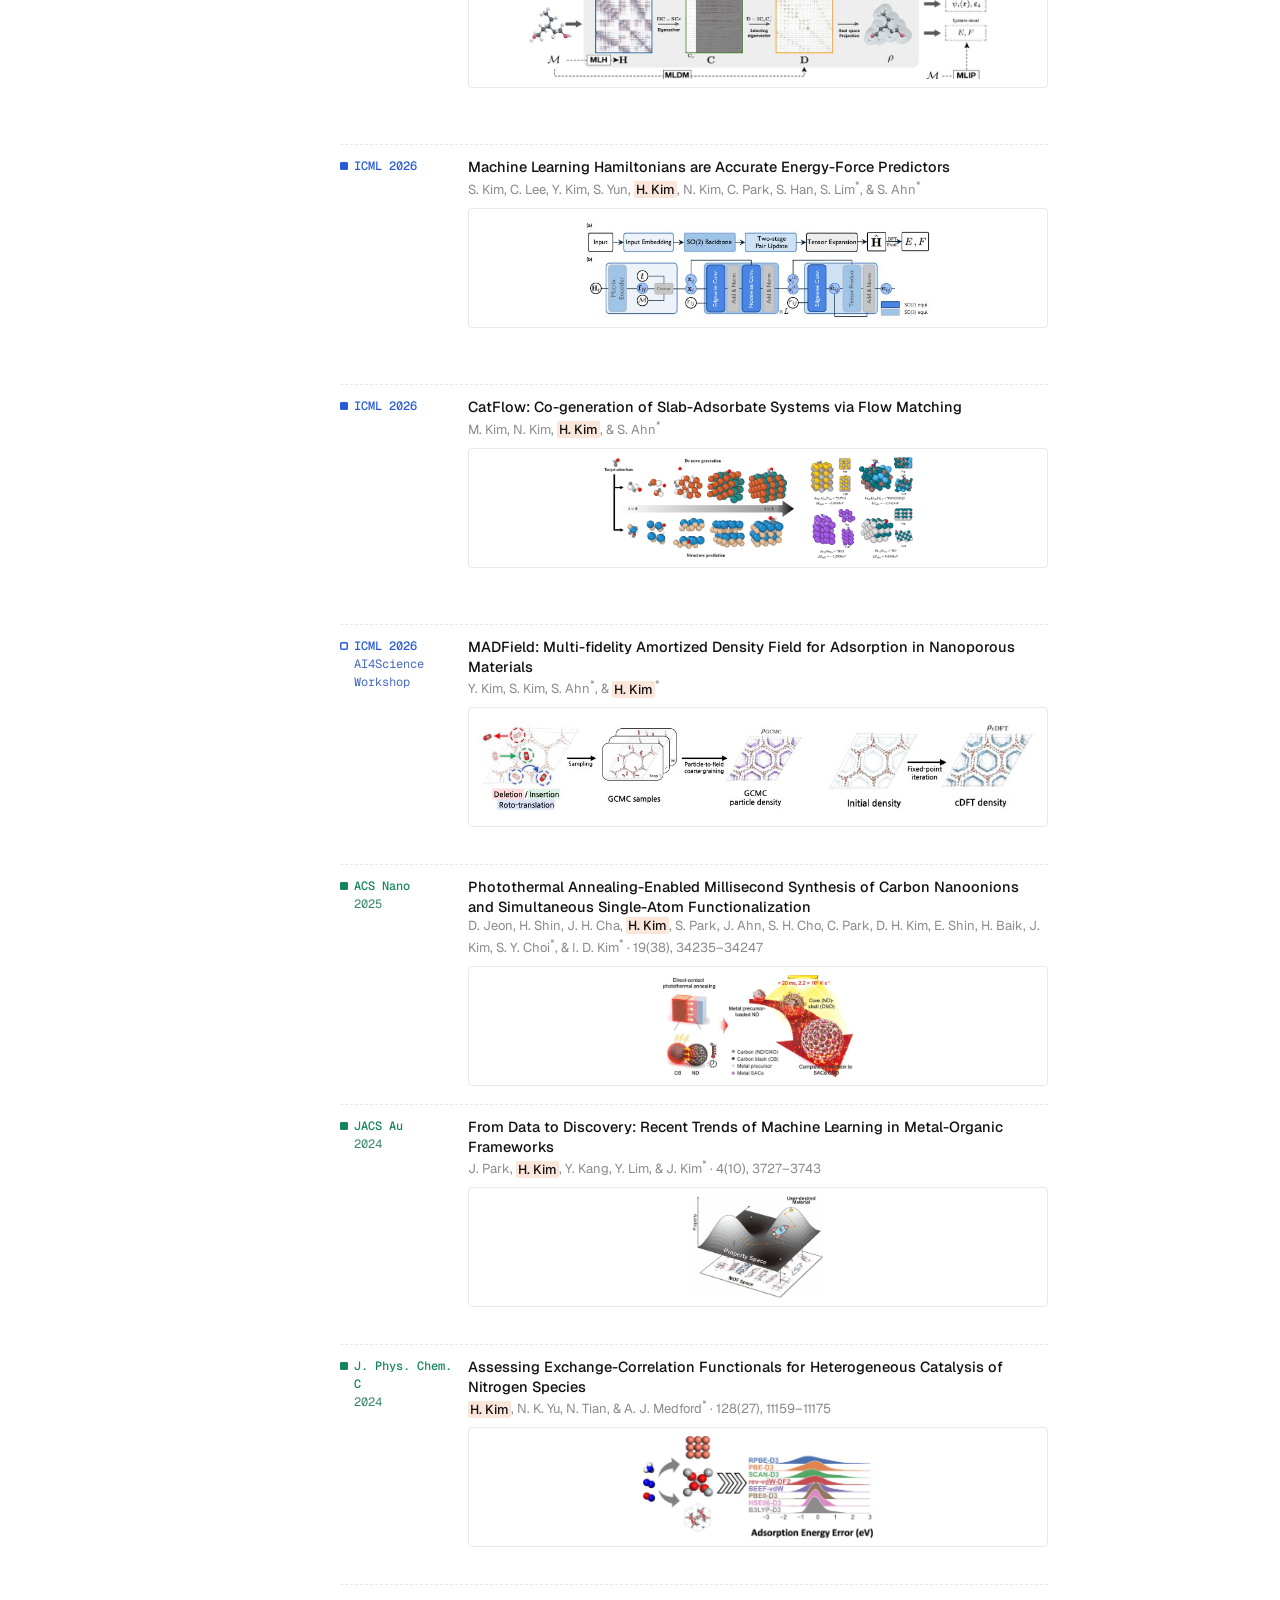
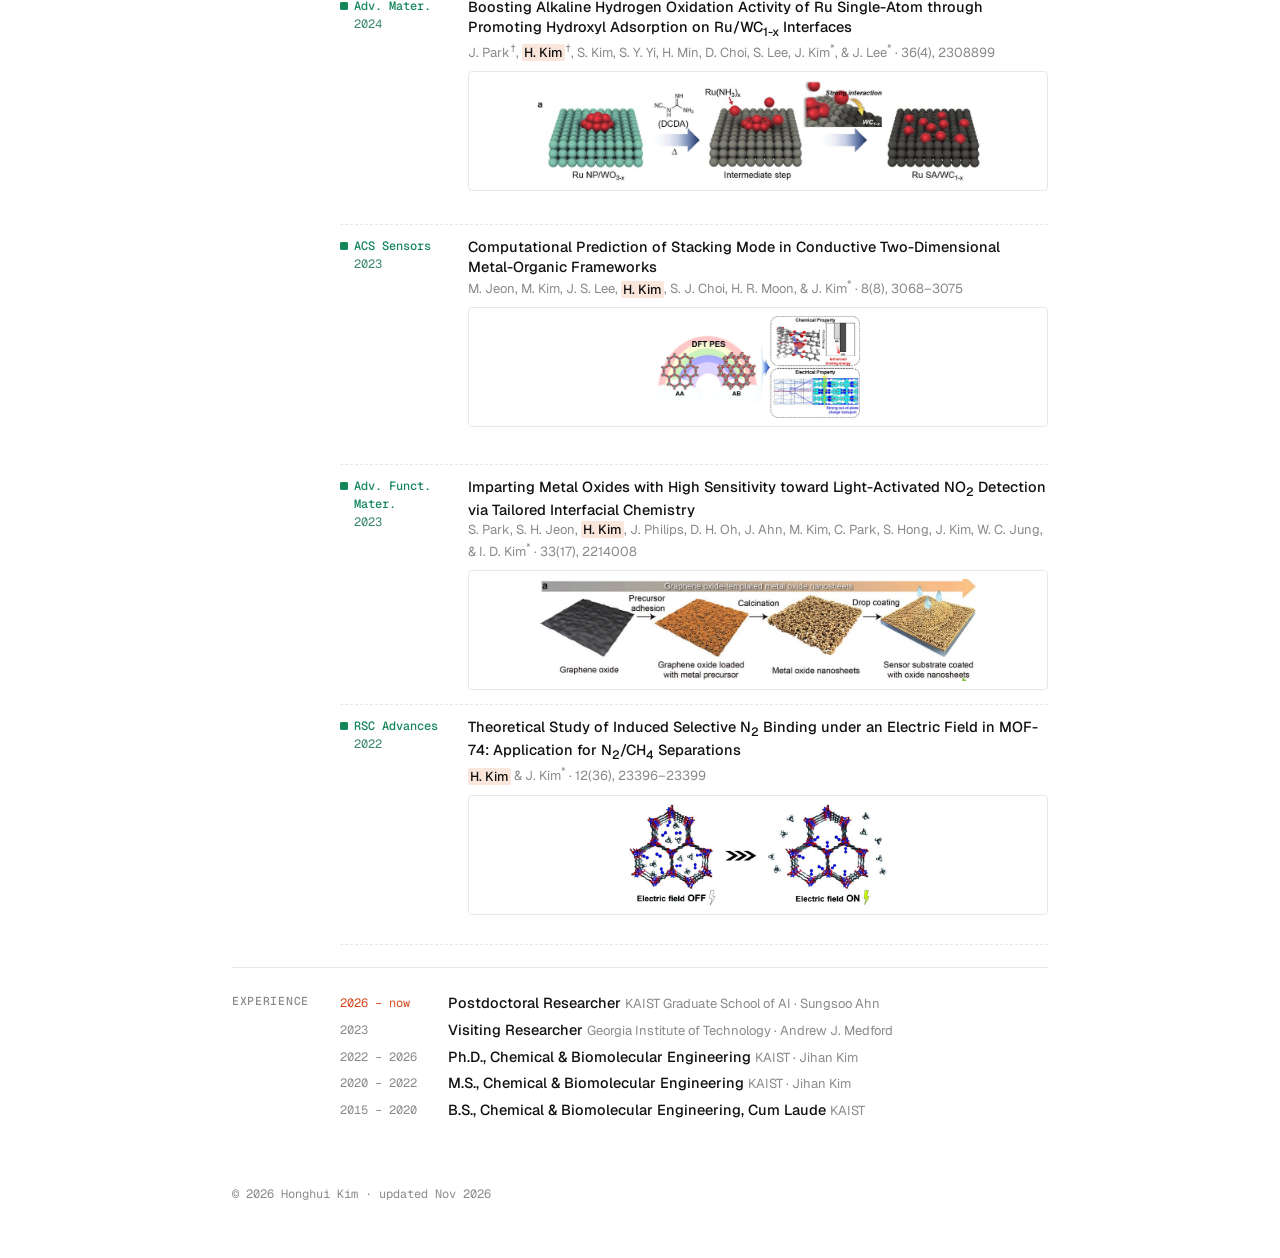
==== commit 28e19204: "Emphasize key research areas in About Co-Authored-By: Claude Opus 5.5 <noreply@anthropic.com> Claude" ====
--- a/index.html
+++ b/index.html
@@ -11,7 +11,7 @@
   <link rel="preconnect" href="https://fonts.gstatic.com" crossorigin>
   <link href="https://fonts.googleapis.com/css2?family=Geist:wght@400;500;600&family=Geist+Mono:wght@400;500&display=swap" rel="stylesheet">
   <link href="https://fonts.googleapis.com/css2?family=Noto+Sans+KR:wght@400&text=%EA%B9%80%ED%99%8D%ED%9D%AC&display=swap" rel="stylesheet">
-  <link rel="stylesheet" href="style.css?v=20261127m">
+  <link rel="stylesheet" href="style.css?v=20261127n">
 </head>
 <body>
 <div class="page">
@@ -39,8 +39,8 @@
     <span class="label">About</span>
     <div class="prose">
       <p>I am a postdoctoral researcher at <a href="https://gsai.kaist.ac.kr">KAIST AI</a>, working with <a href="https://sungsoo-ahn.github.io">Sungsoo Ahn</a>. I received my Ph.D. in Chemical and Biomolecular Engineering from KAIST, advised by <a href="https://scholar.google.com/citations?user=OUoa6QgAAAAJ">Jihan Kim</a>.</p>
-      <p>My research lies at the intersection of machine learning, chemistry, and materials science. I develop computational and machine learning approaches for scientific problems, including generative modeling, atomistic simulation, machine-learned interatomic potentials, electronic-structure learning, and LLM-based agents for scientific discovery.</p>
-      <p>A central theme of my work is connecting the full scientific workflow—from problem formulation and physics-based simulation to data generation, model development, and scientific validation. I am particularly interested in building methods that are not only technically strong, but also useful for real problems in chemistry, materials, and molecular science.</p>
+      <p>My research lies at the intersection of <strong>machine learning, chemistry, and materials science</strong>. I develop computational and machine learning approaches for scientific problems, including <strong>generative modeling</strong>, <strong>atomistic simulation</strong>, <strong>machine-learned interatomic potentials</strong>, <strong>electronic-structure learning</strong>, and <strong>LLM-based agents</strong> for scientific discovery.</p>
+      <p>A central theme of my work is connecting the <strong>full scientific workflow</strong>—from problem formulation and physics-based simulation to data generation, model development, and scientific validation. I am particularly interested in building methods that are not only technically strong, but also <strong>useful for real problems</strong> in chemistry, materials, and molecular science.</p>
     </div>
   </section>
 
--- a/style.css
+++ b/style.css
@@ -135,6 +135,7 @@
 
 /* About */
 .prose p + p { margin-top: 8px; }
+.prose strong { font-weight: 500; color: var(--ink); }
 
 /* News */
 .dated li { display: grid; grid-template-columns: 78px 1fr; gap: 12px; padding: 2px 0; }
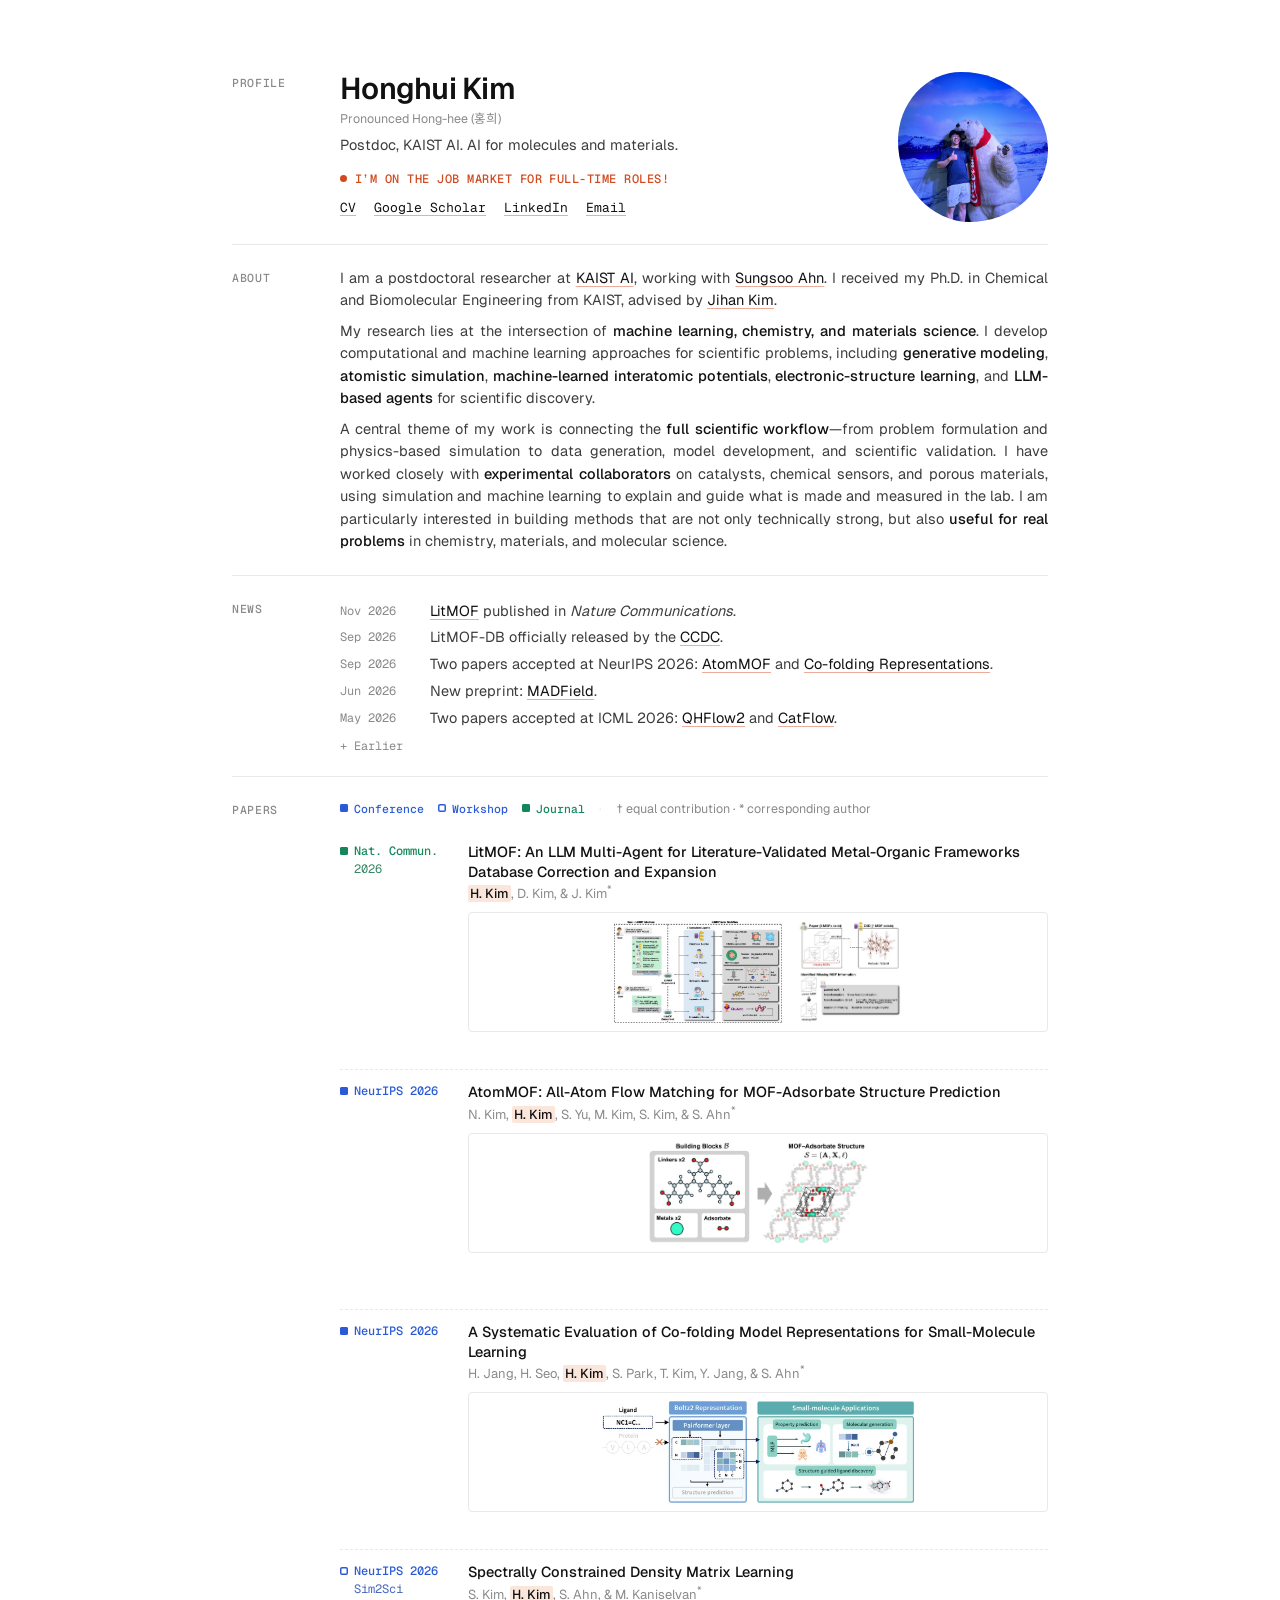
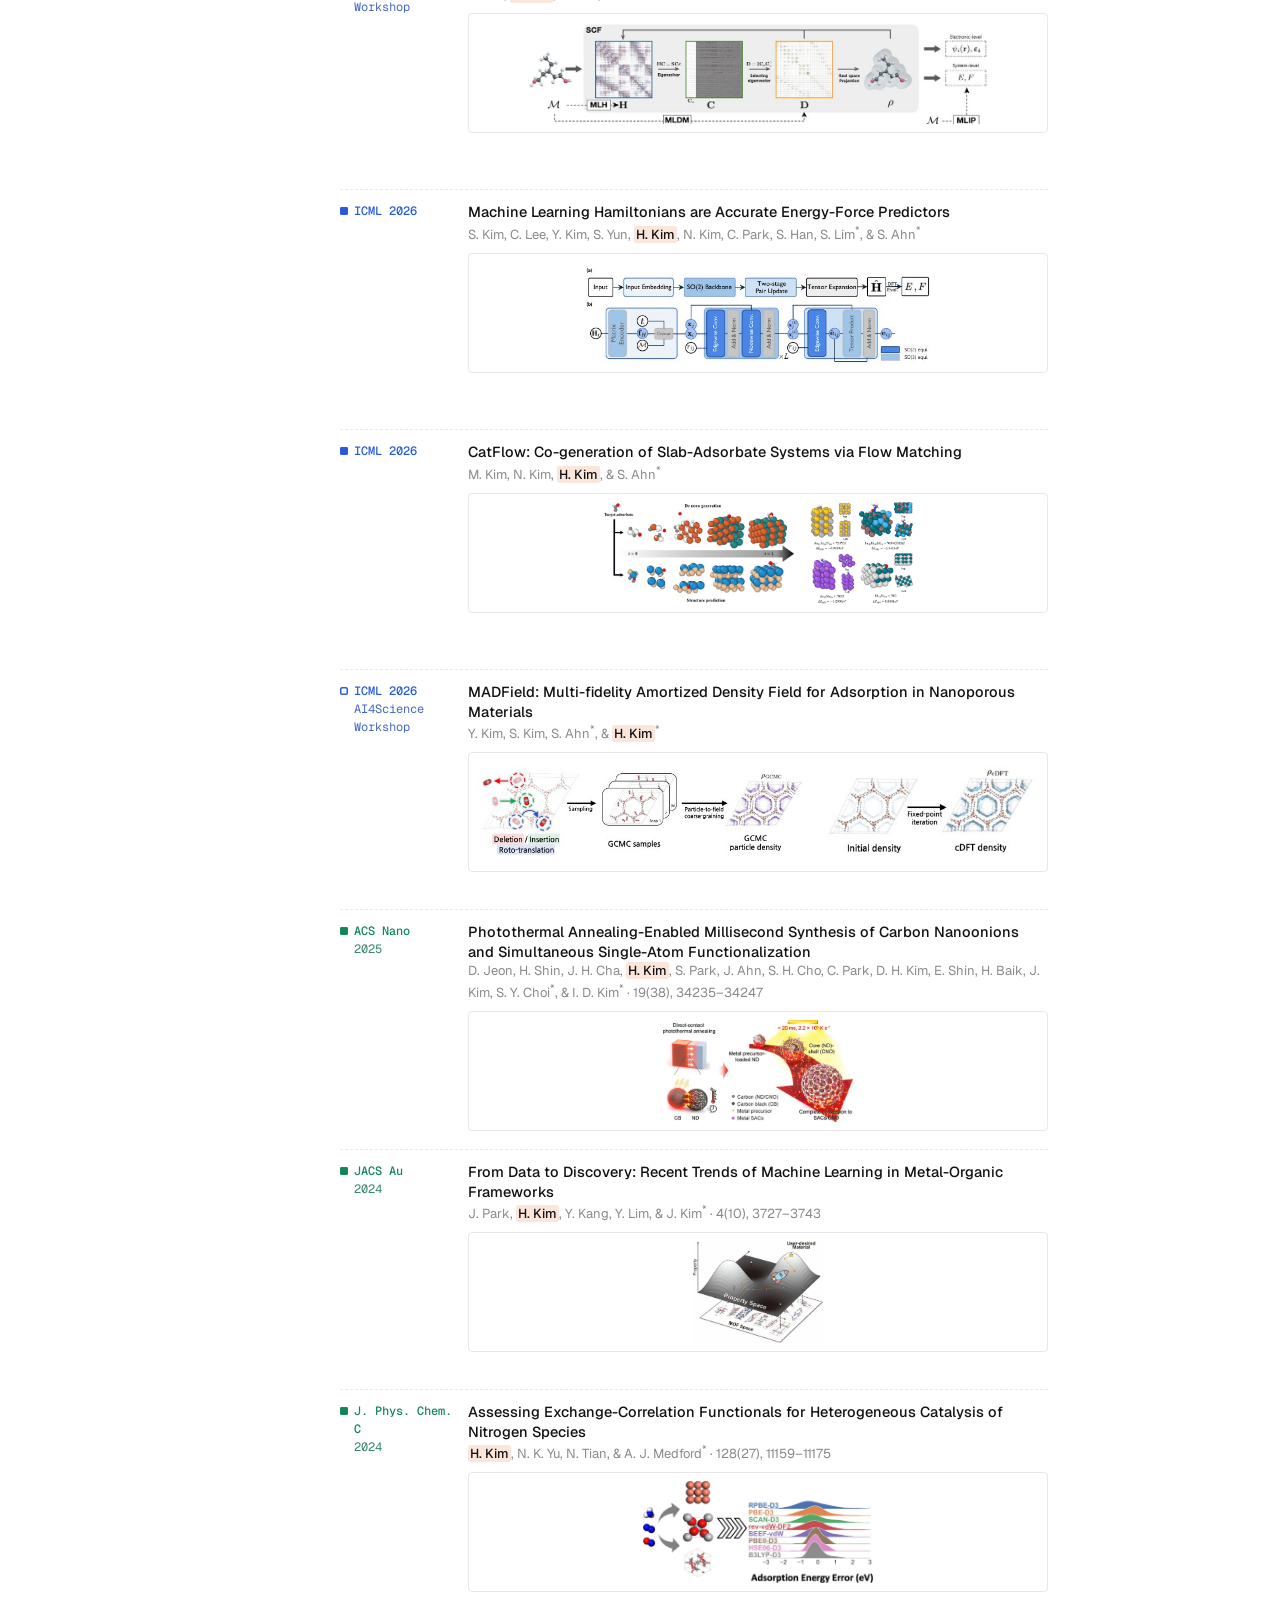
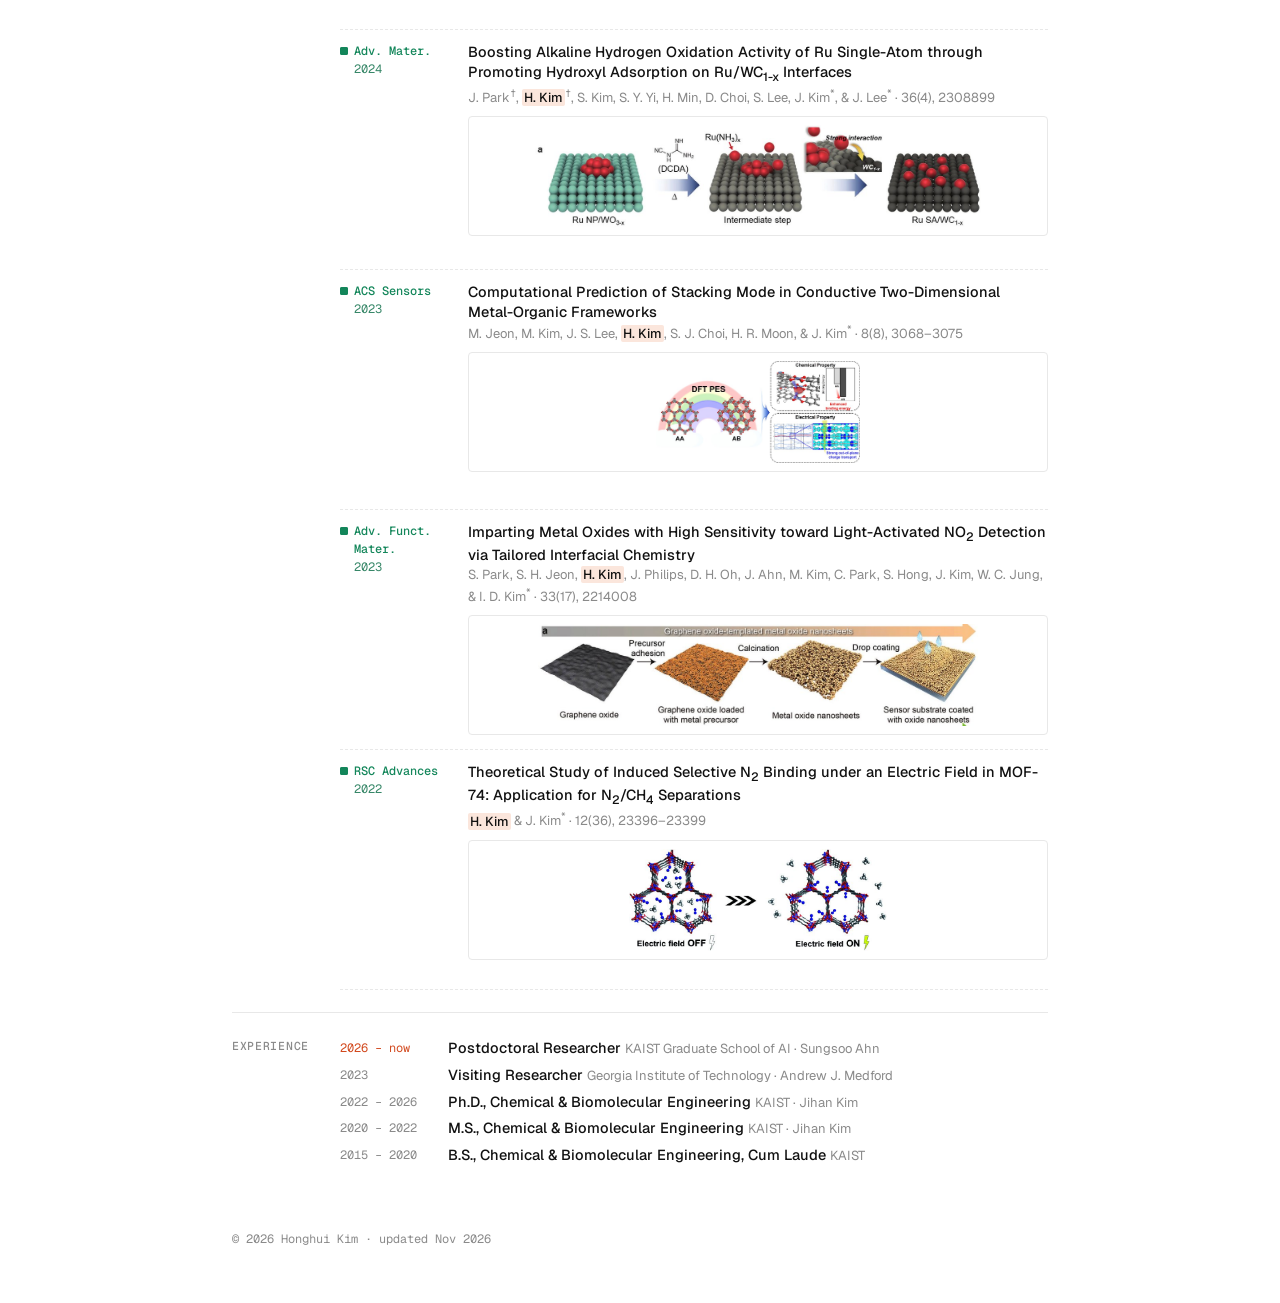
==== commit ec8eac64: "Justify About on desktop; add experimental-collaboration sentence Justified text (no hyphenation, so" ====
--- a/index.html
+++ b/index.html
@@ -11,7 +11,7 @@
   <link rel="preconnect" href="https://fonts.gstatic.com" crossorigin>
   <link href="https://fonts.googleapis.com/css2?family=Geist:wght@400;500;600&family=Geist+Mono:wght@400;500&display=swap" rel="stylesheet">
   <link href="https://fonts.googleapis.com/css2?family=Noto+Sans+KR:wght@400&text=%EA%B9%80%ED%99%8D%ED%9D%AC&display=swap" rel="stylesheet">
-  <link rel="stylesheet" href="style.css?v=20261127n">
+  <link rel="stylesheet" href="style.css?v=20261127p">
 </head>
 <body>
 <div class="page">
@@ -40,7 +40,7 @@
     <div class="prose">
       <p>I am a postdoctoral researcher at <a href="https://gsai.kaist.ac.kr">KAIST AI</a>, working with <a href="https://sungsoo-ahn.github.io">Sungsoo Ahn</a>. I received my Ph.D. in Chemical and Biomolecular Engineering from KAIST, advised by <a href="https://scholar.google.com/citations?user=OUoa6QgAAAAJ">Jihan Kim</a>.</p>
       <p>My research lies at the intersection of <strong>machine learning, chemistry, and materials science</strong>. I develop computational and machine learning approaches for scientific problems, including <strong>generative modeling</strong>, <strong>atomistic simulation</strong>, <strong>machine-learned interatomic potentials</strong>, <strong>electronic-structure learning</strong>, and <strong>LLM-based agents</strong> for scientific discovery.</p>
-      <p>A central theme of my work is connecting the <strong>full scientific workflow</strong>—from problem formulation and physics-based simulation to data generation, model development, and scientific validation. I am particularly interested in building methods that are not only technically strong, but also <strong>useful for real problems</strong> in chemistry, materials, and molecular science.</p>
+      <p>A central theme of my work is connecting the <strong>full scientific workflow</strong>—from problem formulation and physics-based simulation to data generation, model development, and scientific validation. I have worked closely with <strong>experimental collaborators</strong> on catalysts, chemical sensors, and porous materials, using simulation and machine learning to explain and guide what is made and measured in the lab. I am particularly interested in building methods that are not only technically strong, but also <strong>useful for real problems</strong> in chemistry, materials, and molecular science.</p>
     </div>
   </section>
 
--- a/style.css
+++ b/style.css
@@ -134,6 +134,7 @@
 }
 
 /* About */
+.prose p { text-align: justify; }
 .prose p + p { margin-top: 8px; }
 .prose strong { font-weight: 500; color: var(--ink); }
 
@@ -252,6 +253,7 @@
   .venue, .pubs li > div { grid-column: 1; }
   .venue span { display: inline; }
   .venue span::before { content: " · "; }
+  .prose p { text-align: left; }
   .figs { height: 100px; padding: 6px; gap: 10px; }
   .dated li, .dated.cv li { grid-template-columns: 1fr; gap: 0; }
 }
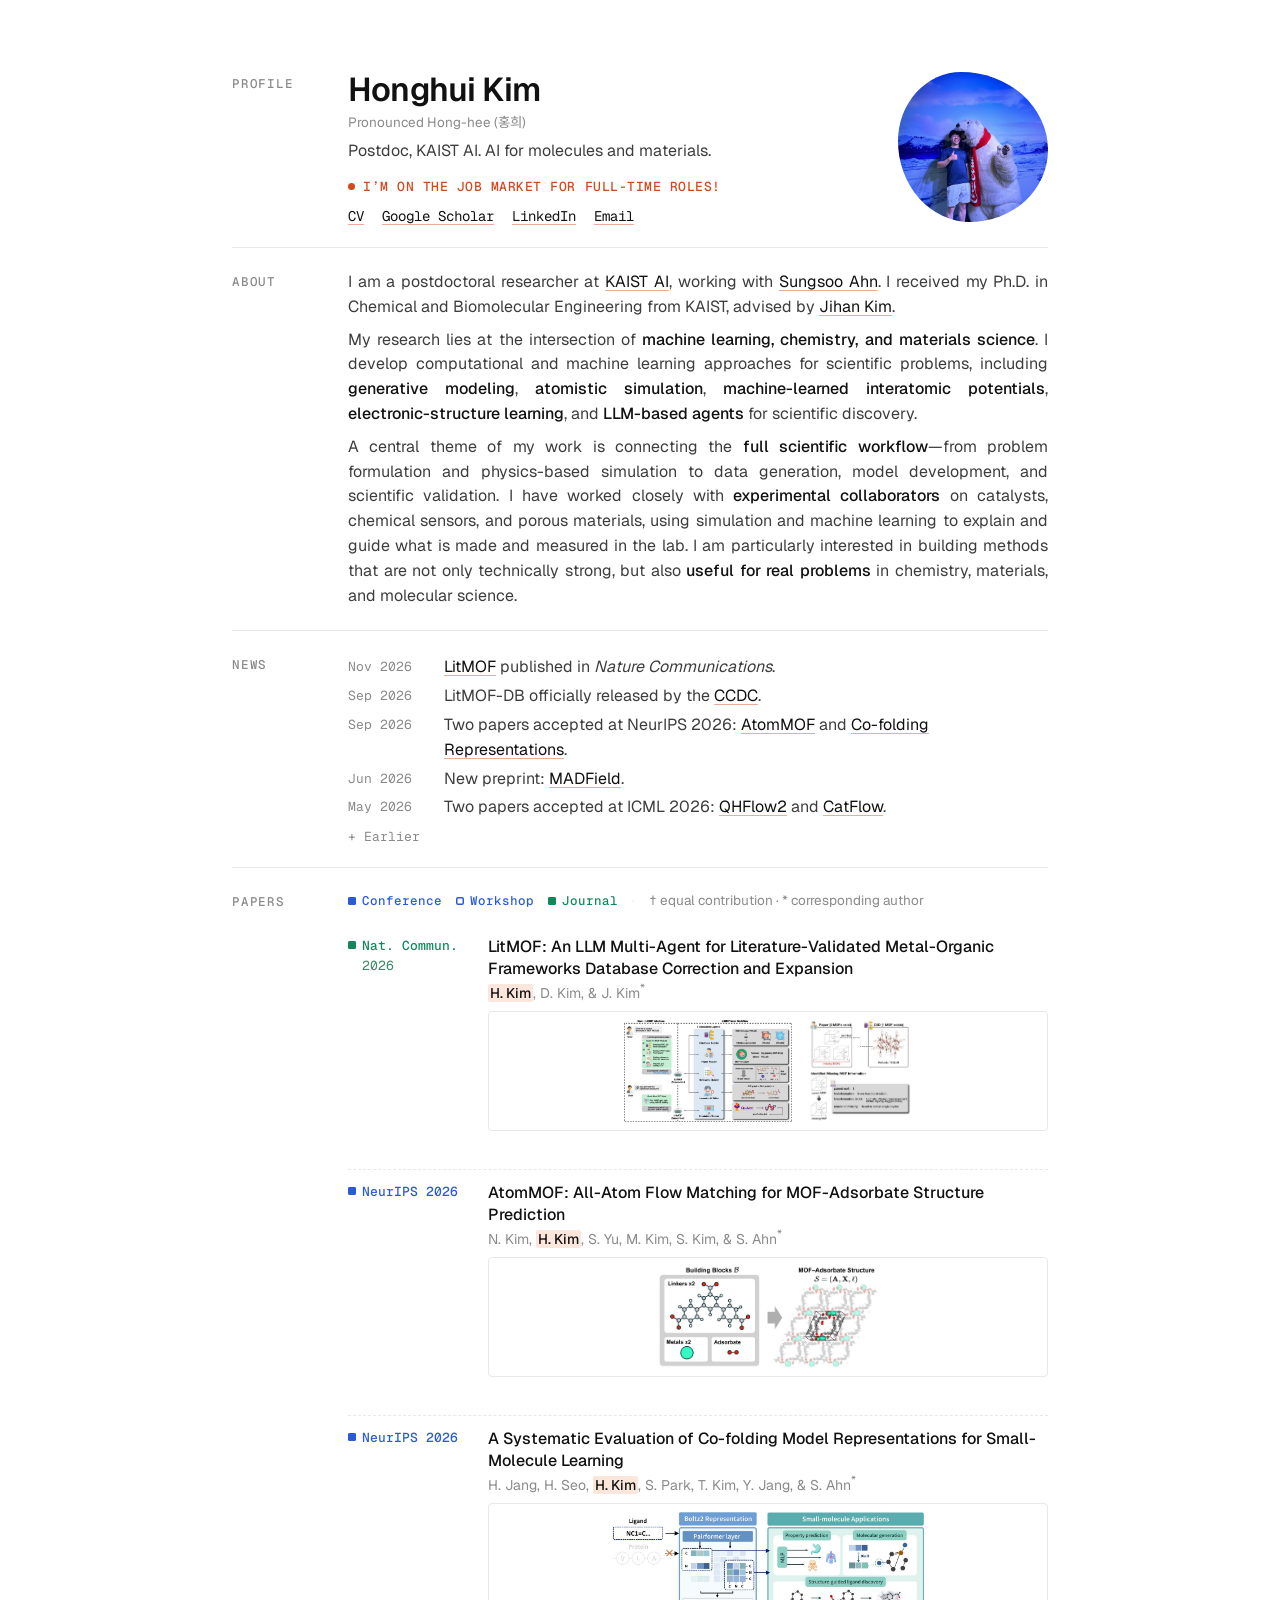
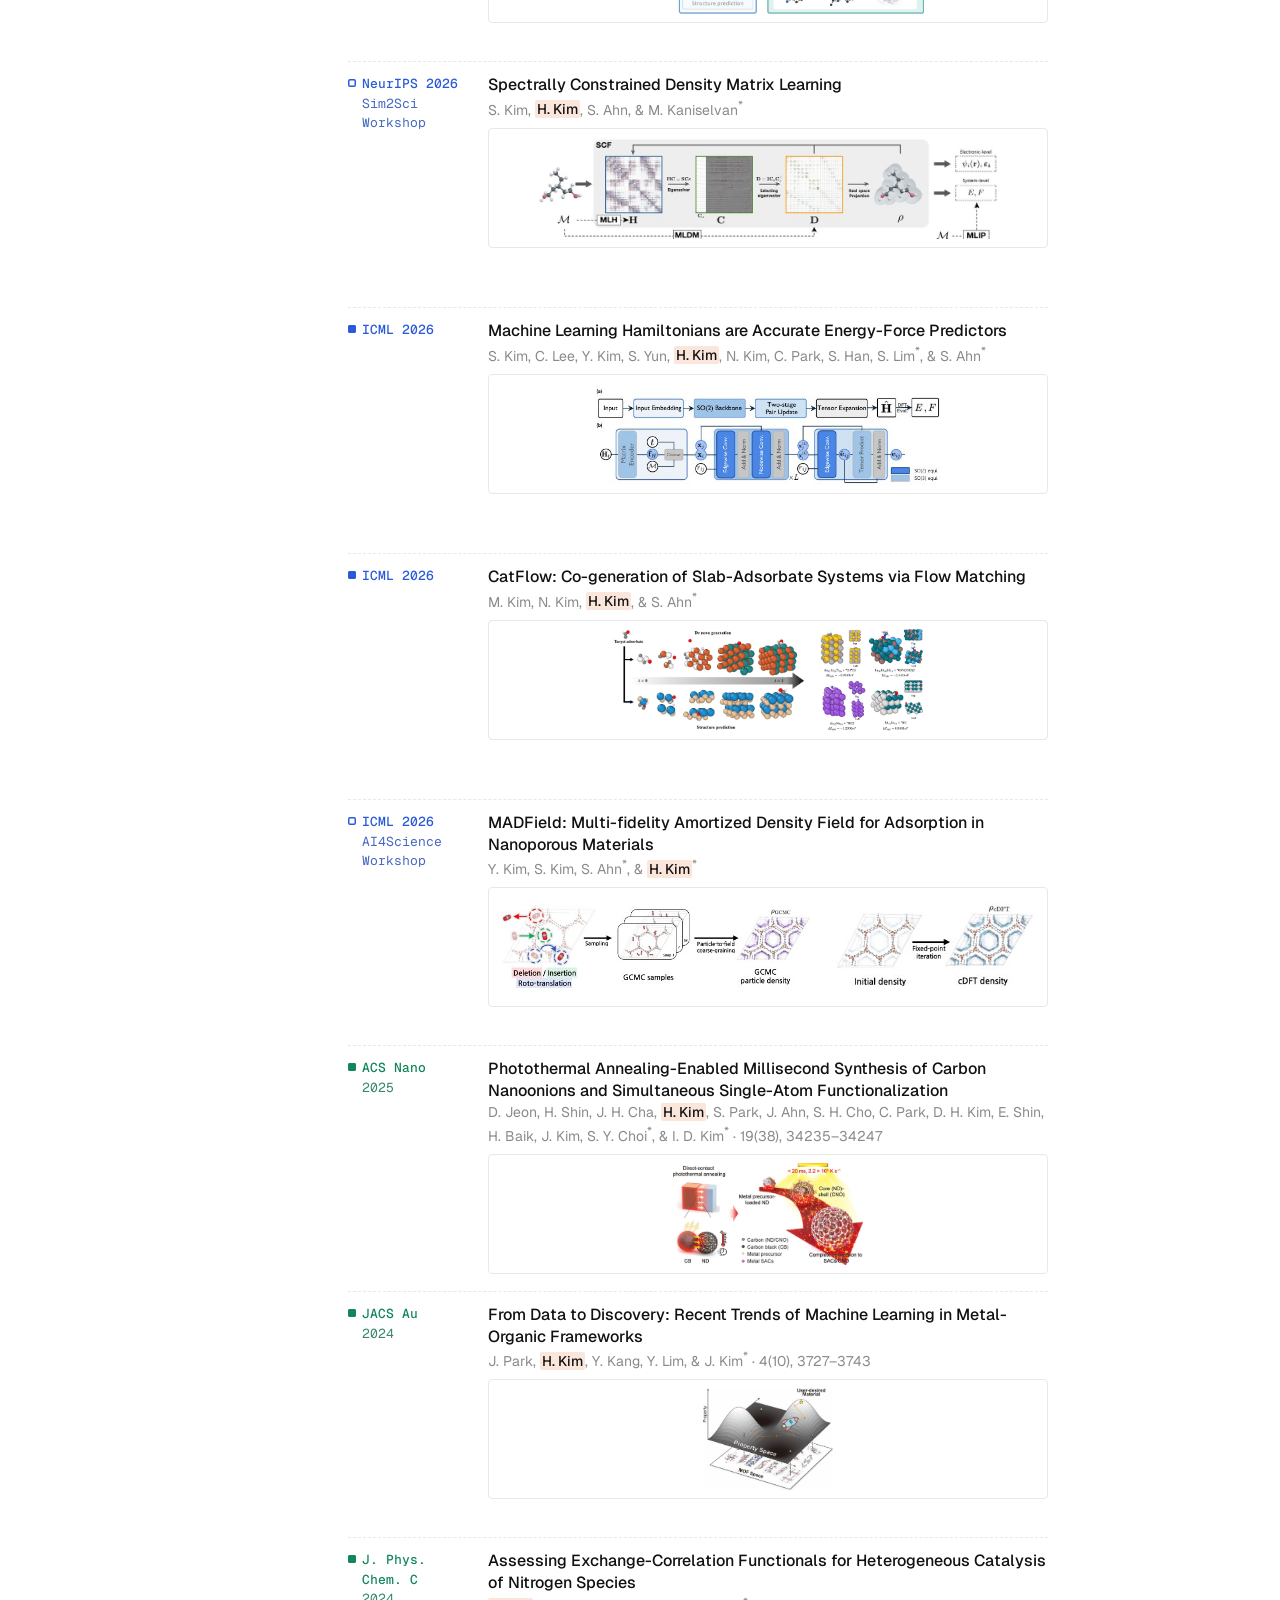
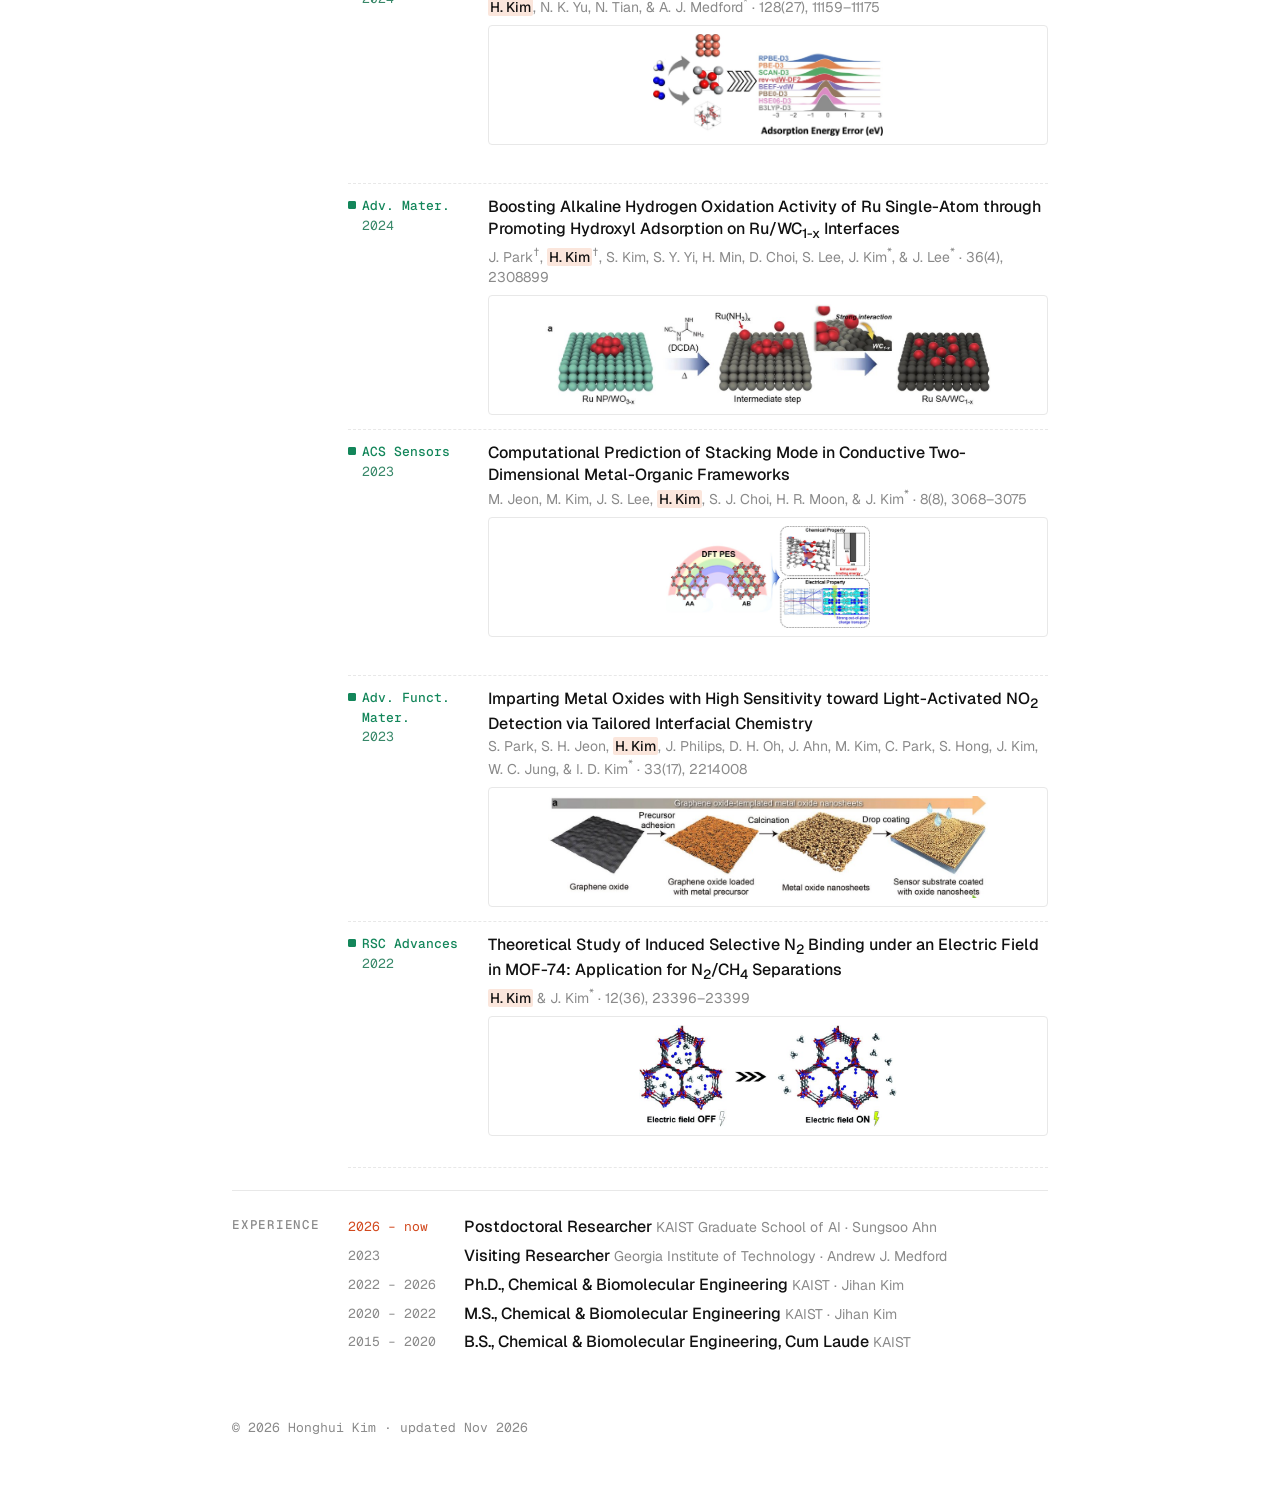
==== commit a939c492: "Increase type sizes ~10% (body 14.5px -> 16px) Widen label (92px) and venue (124px) columns to fit t" ====
--- a/index.html
+++ b/index.html
@@ -11,7 +11,7 @@
   <link rel="preconnect" href="https://fonts.gstatic.com" crossorigin>
   <link href="https://fonts.googleapis.com/css2?family=Geist:wght@400;500;600&family=Geist+Mono:wght@400;500&display=swap" rel="stylesheet">
   <link href="https://fonts.googleapis.com/css2?family=Noto+Sans+KR:wght@400&text=%EA%B9%80%ED%99%8D%ED%9D%AC&display=swap" rel="stylesheet">
-  <link rel="stylesheet" href="style.css?v=20261127p">
+  <link rel="stylesheet" href="style.css?v=20261128a">
 </head>
 <body>
 <div class="page">
--- a/style.css
+++ b/style.css
@@ -36,7 +36,7 @@
 body {
   background: var(--bg);
   color: var(--body);
-  font: 400 14.5px/1.55 var(--sans);
+  font: 400 16px/1.55 var(--sans);
   -webkit-font-smoothing: antialiased;
 }
 
@@ -56,14 +56,14 @@
 /* Section row: label | content */
 .row {
   display: grid;
-  grid-template-columns: 84px 1fr;  /* fits the longest label, "EXPERIENCE" (76px) */
+  grid-template-columns: 92px 1fr;  /* fits the longest label, "EXPERIENCE" */
   gap: 24px;
   padding: 22px 0;
   border-top: 1px solid var(--line);
 }
 .row:first-of-type { border-top: 0; padding-top: 0; }
 .label {
-  font: 500 11.5px/1.9 var(--mono);
+  font: 500 12.5px/1.9 var(--mono);
   color: var(--mute);
   text-transform: uppercase;
   letter-spacing: .06em;
@@ -87,7 +87,7 @@
 }
 .photo:hover { border-radius: 50%; }
 h1 {
-  font-size: 30px;
+  font-size: 33px;
   font-weight: 600;
   letter-spacing: -.025em;
   line-height: 1.1;
@@ -96,12 +96,12 @@
 h1 .kr {
   font-family: "Noto Sans KR", sans-serif;
   font-weight: 400;
-  font-size: 19px;
+  font-size: 21px;
   letter-spacing: 0;
   color: var(--mute);
   margin-left: 10px;
 }
-.say { margin-top: 4px; font-size: 12.5px; color: var(--mute); }
+.say { margin-top: 4px; font-size: 13.5px; color: var(--mute); }
 .line { margin-top: 6px; }
 .line b { color: var(--ink); font-weight: 500; }
 .status {
@@ -109,7 +109,7 @@
   display: flex;
   align-items: center;
   gap: 8px;
-  font: 500 12px var(--mono);
+  font: 500 13px var(--mono);
   color: var(--accent);
   text-transform: uppercase;
   letter-spacing: .04em;
@@ -130,7 +130,7 @@
   display: flex;
   flex-wrap: wrap;
   gap: 4px 18px;
-  font: 400 13px var(--mono);
+  font: 400 14px var(--mono);
 }
 
 /* About */
@@ -139,12 +139,12 @@
 .prose strong { font-weight: 500; color: var(--ink); }
 
 /* News */
-.dated li { display: grid; grid-template-columns: 78px 1fr; gap: 12px; padding: 2px 0; }
-.dated time { font: 12px/1.9 var(--mono); color: var(--mute); }
+.dated li { display: grid; grid-template-columns: 84px 1fr; gap: 12px; padding: 2px 0; }
+.dated time { font: 13px/1.9 var(--mono); color: var(--mute); }
 details summary {
   margin-top: 6px;
   cursor: pointer;
-  font: 12px var(--mono);
+  font: 13px var(--mono);
   color: var(--mute);
   list-style: none;
 }
@@ -154,9 +154,9 @@
 details[open] summary { margin-bottom: 2px; }
 
 /* Publications */
-.key { font-size: 12.5px; color: var(--mute); margin-bottom: 12px; display: flex; flex-wrap: wrap; align-items: center; gap: 4px 14px; }
+.key { font-size: 13.5px; color: var(--mute); margin-bottom: 13px; display: flex; flex-wrap: wrap; align-items: center; gap: 4px 14px; }
 .key .sep { color: var(--line); }
-.sw { display: inline-flex; align-items: center; gap: 6px; font: 500 11.5px var(--mono); }
+.sw { display: inline-flex; align-items: center; gap: 6px; font: 500 12.5px var(--mono); }
 .sw::before, .venue::before {
   content: "";
   flex: none;
@@ -172,7 +172,7 @@
 .sw.ws::before, .ws .venue::before { background: transparent; }
 .sw, .group { color: var(--c); }
 .group {
-  font: 500 11.5px var(--mono);
+  font: 500 12.5px var(--mono);
   color: var(--mute);
   letter-spacing: .04em;
   text-transform: uppercase;
@@ -183,24 +183,24 @@
 .pubs li {
   position: relative;
   display: grid;
-  grid-template-columns: 112px 1fr;
+  grid-template-columns: 124px 1fr;
   gap: 16px;
   padding: 12px 0 14px;
-  min-height: 240px;  /* tallest row; keeps every row the same height, slack goes below the figure */
+  min-height: 246px;  /* tallest row; keeps every row the same height, slack goes below the figure */
   border-bottom: 1px dashed var(--line);
   align-items: start;
 }
 .venue {
   position: relative;
   padding-left: 14px;
-  font: 500 12px/1.5 var(--mono);
+  font: 500 13px/1.5 var(--mono);
   color: var(--c);
 }
 .venue::before { position: absolute; left: 0; top: 5px; }
 .venue span { display: block; font-weight: 400; color: color-mix(in srgb, var(--c) 70%, var(--mute)); }
 .title { font-weight: 500; color: var(--ink); line-height: 1.35; transition: color .15s; }
 .pubs li:hover .title { color: var(--accent); }
-.authors { font-size: 13px; line-height: 1.45; color: var(--mute); margin-top: 1px; }
+.authors { font-size: 14px; line-height: 1.45; color: var(--mute); margin-top: 1px; }
 .authors strong {
   color: var(--ink);
   font-weight: 500;
@@ -237,12 +237,12 @@
 .title a:hover { color: var(--accent); text-decoration: underline; text-decoration-color: var(--accent); }
 
 /* Experience */
-.dated.cv li { grid-template-columns: 96px 1fr; }
+.dated.cv li { grid-template-columns: 104px 1fr; }
 .dated.cv b { font-weight: 500; color: var(--ink); }
-.dated.cv small { color: var(--mute); font-size: 13px; }
+.dated.cv small { color: var(--mute); font-size: 14px; }
 .dated.cv li:first-child time { color: var(--accent); }
 
-footer { margin-top: 40px; font: 12px var(--mono); color: var(--mute); }
+footer { margin-top: 40px; font: 13px var(--mono); color: var(--mute); }
 
 @media (max-width: 700px) {
   .page { padding: 40px 16px; }
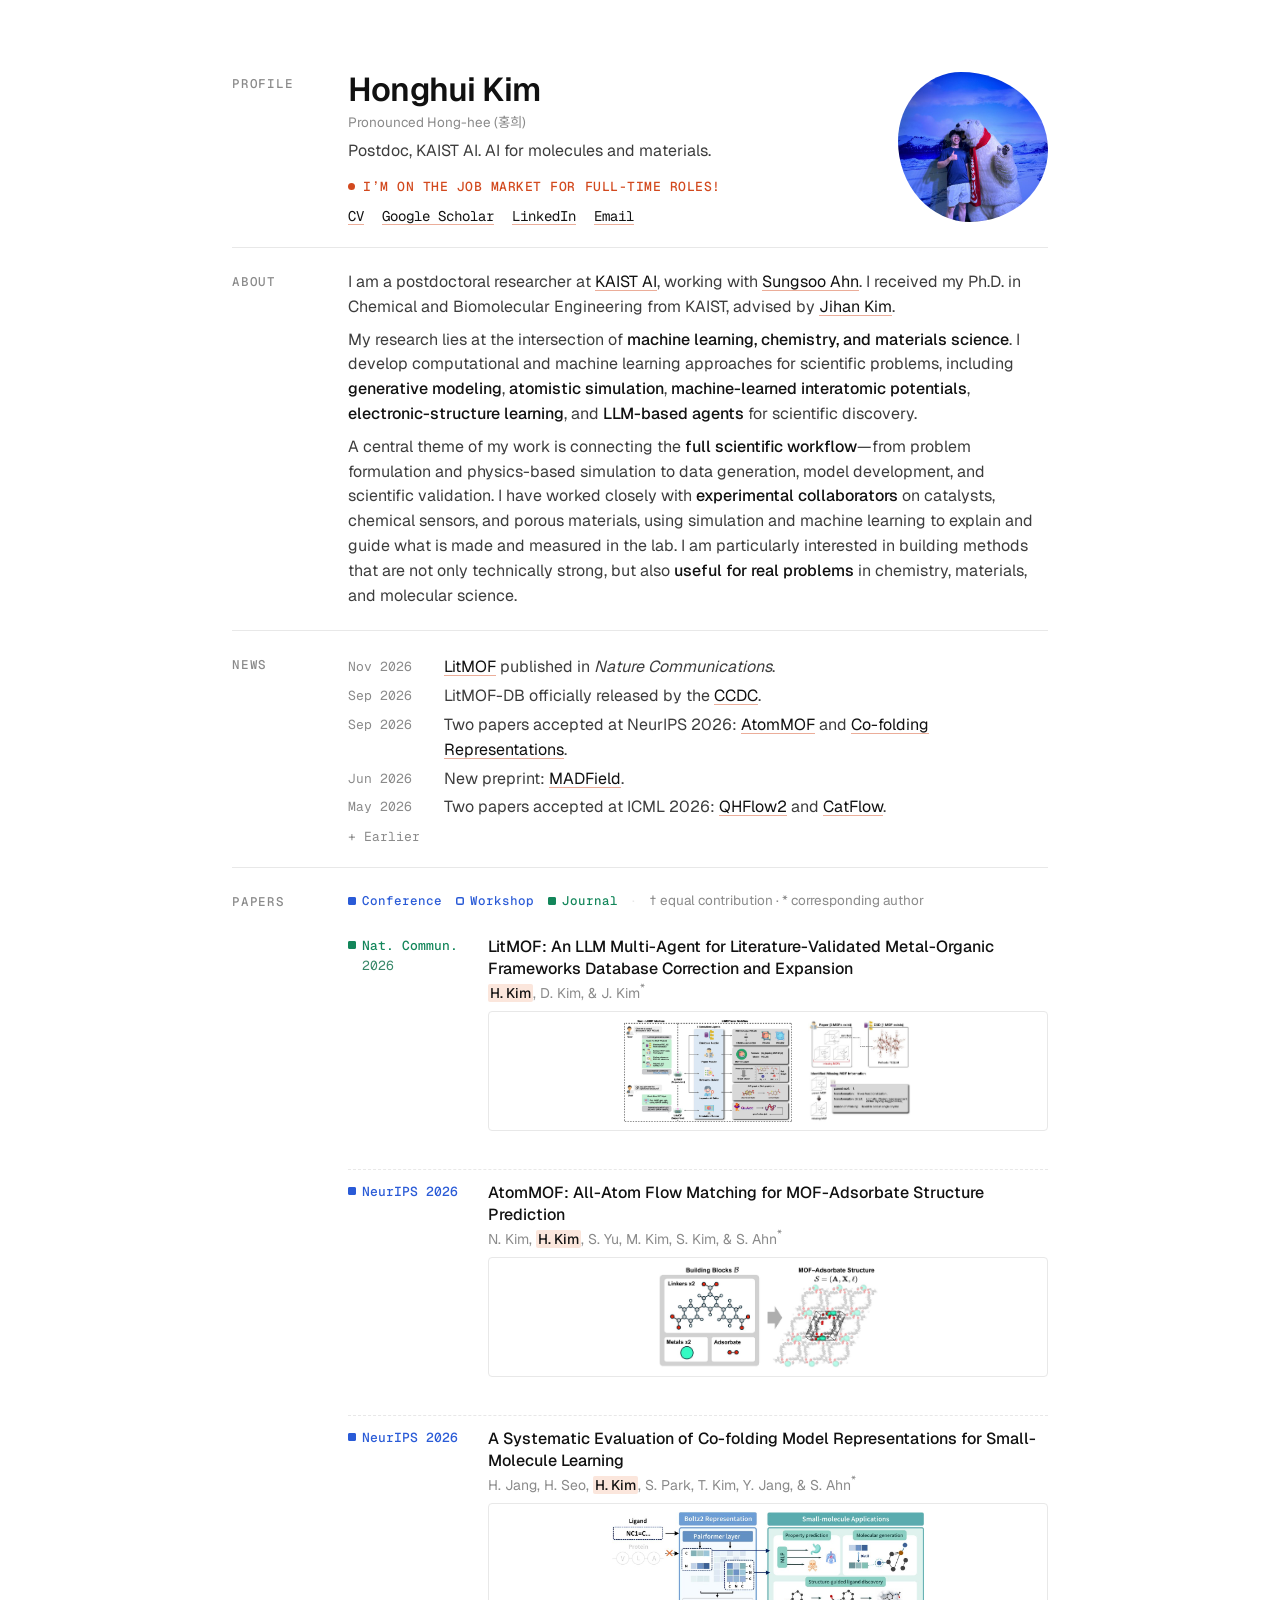
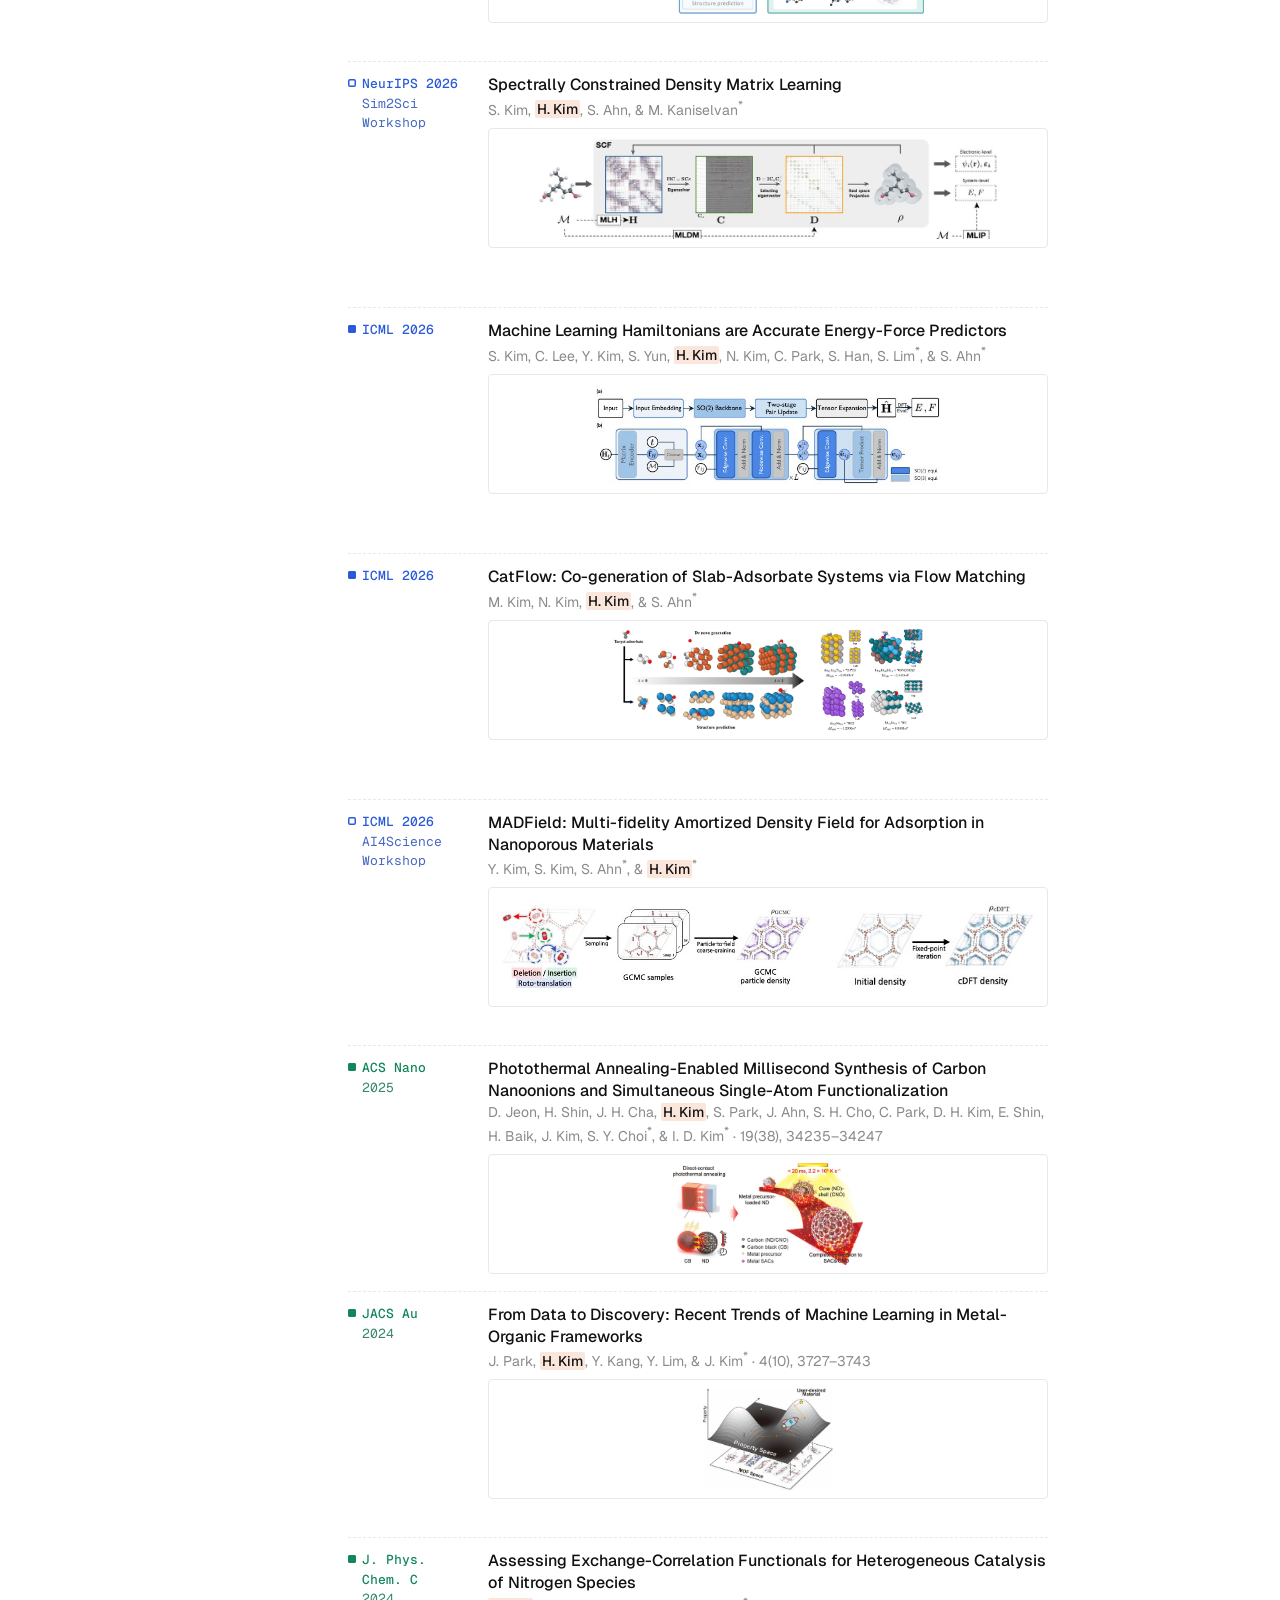
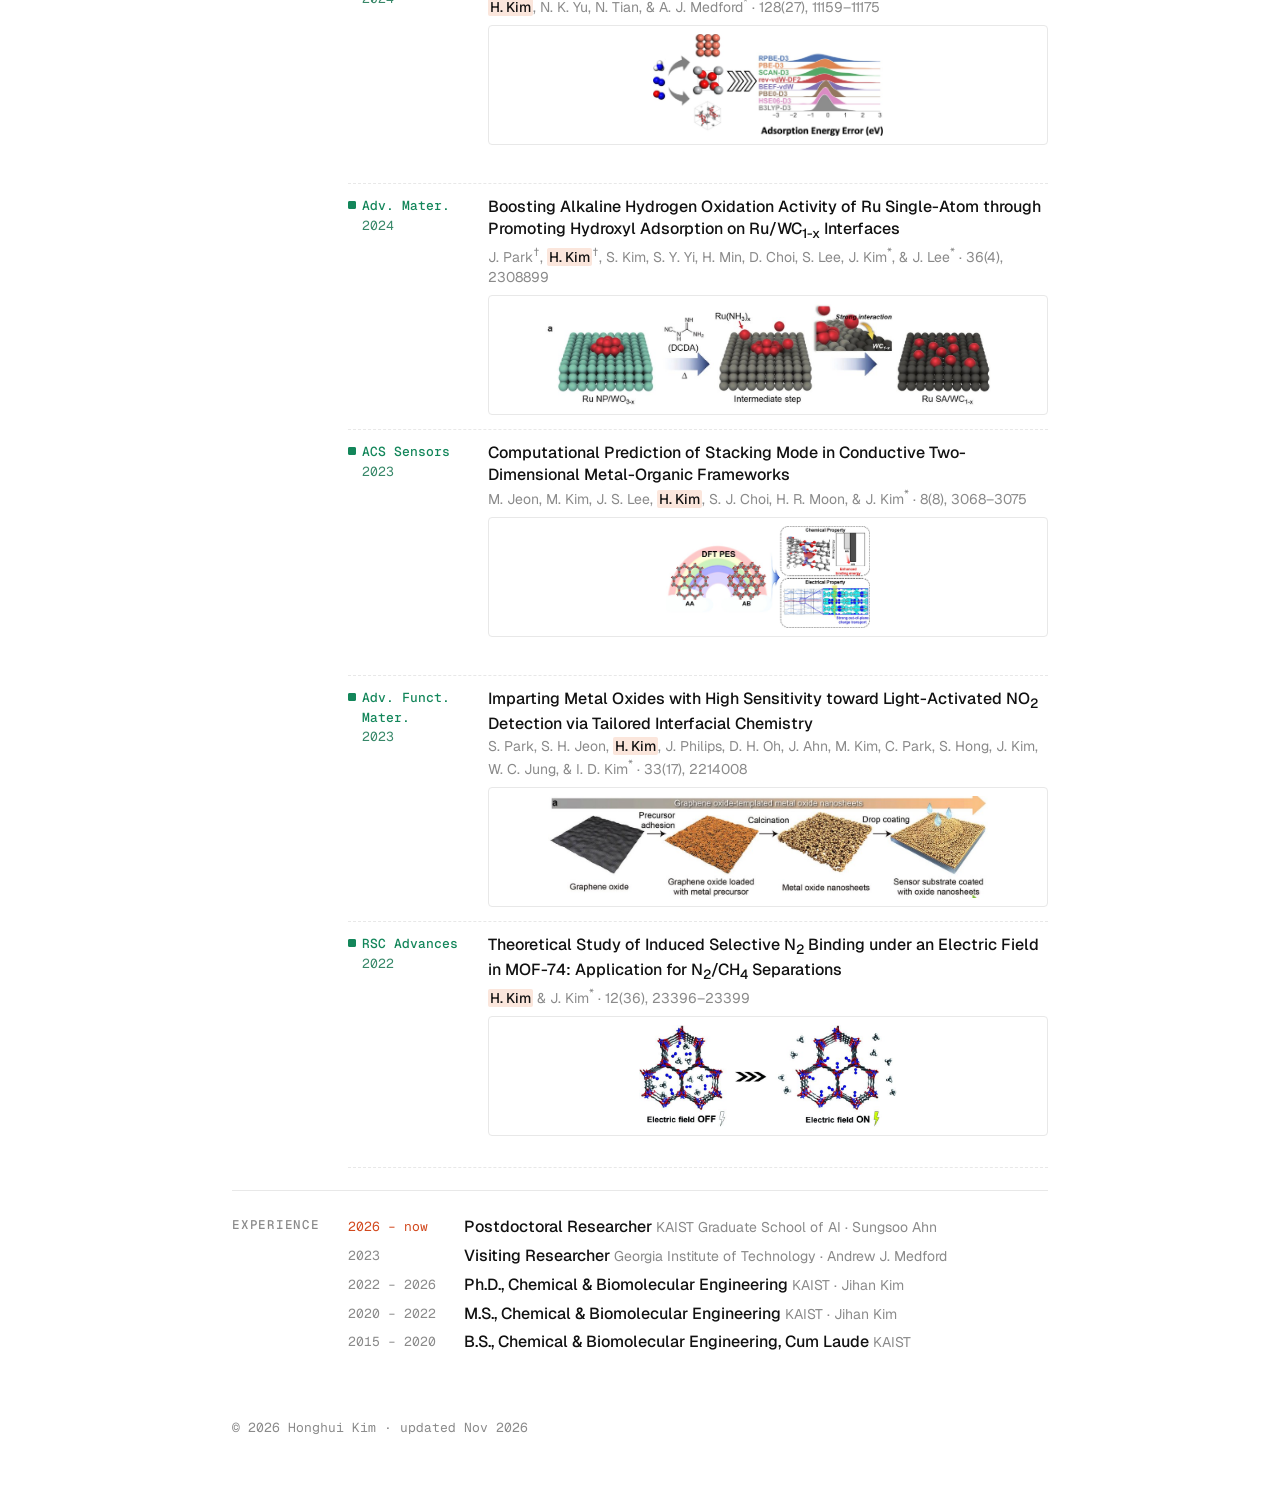
==== commit 5898903c: "Left-align About with balanced line wrapping Justified text produced wide word gaps at the larger si" ====
--- a/index.html
+++ b/index.html
@@ -11,7 +11,7 @@
   <link rel="preconnect" href="https://fonts.gstatic.com" crossorigin>
   <link href="https://fonts.googleapis.com/css2?family=Geist:wght@400;500;600&family=Geist+Mono:wght@400;500&display=swap" rel="stylesheet">
   <link href="https://fonts.googleapis.com/css2?family=Noto+Sans+KR:wght@400&text=%EA%B9%80%ED%99%8D%ED%9D%AC&display=swap" rel="stylesheet">
-  <link rel="stylesheet" href="style.css?v=20261128a">
+  <link rel="stylesheet" href="style.css?v=20261128b">
 </head>
 <body>
 <div class="page">
--- a/style.css
+++ b/style.css
@@ -134,7 +134,7 @@
 }
 
 /* About */
-.prose p { text-align: justify; }
+.prose p { text-wrap: pretty; }  /* left-aligned; balances line lengths */
 .prose p + p { margin-top: 8px; }
 .prose strong { font-weight: 500; color: var(--ink); }
 
@@ -253,7 +253,6 @@
   .venue, .pubs li > div { grid-column: 1; }
   .venue span { display: inline; }
   .venue span::before { content: " · "; }
-  .prose p { text-align: left; }
   .figs { height: 100px; padding: 6px; gap: 10px; }
   .dated li, .dated.cv li { grid-template-columns: 1fr; gap: 0; }
 }
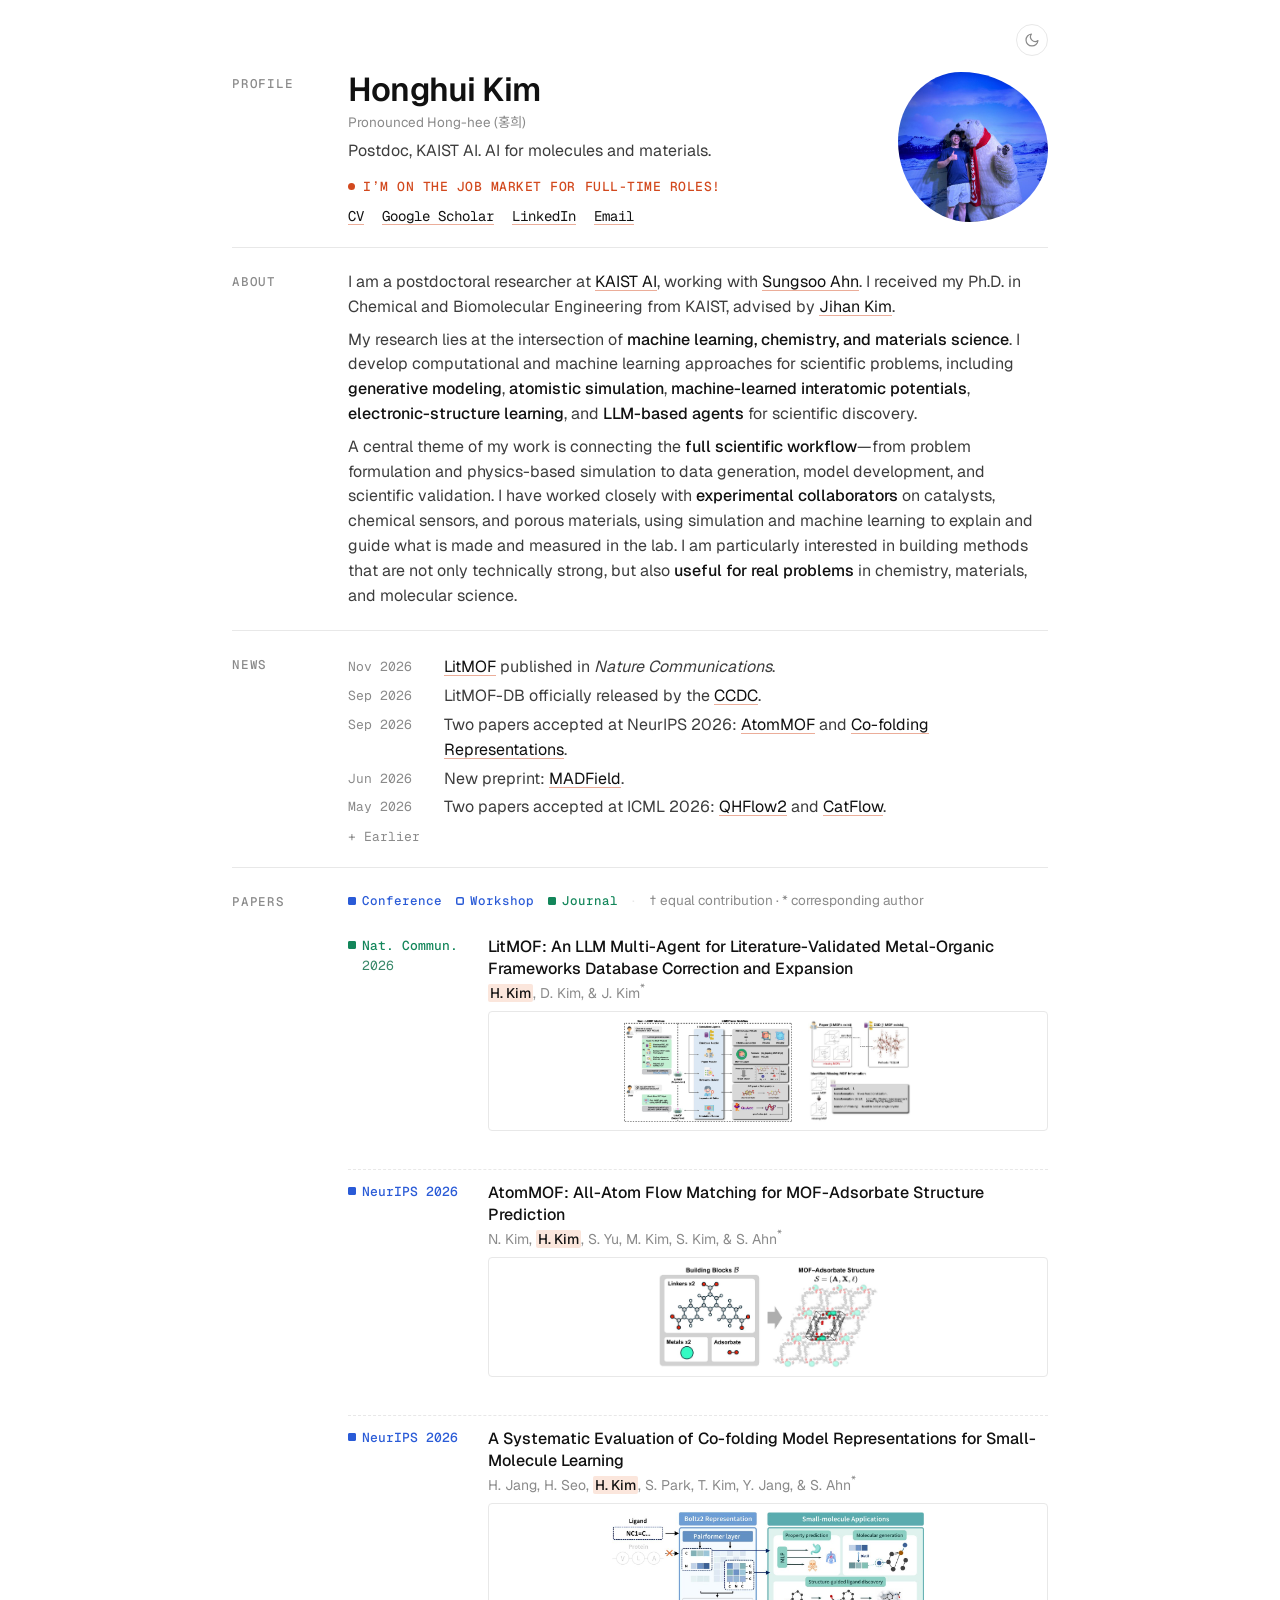
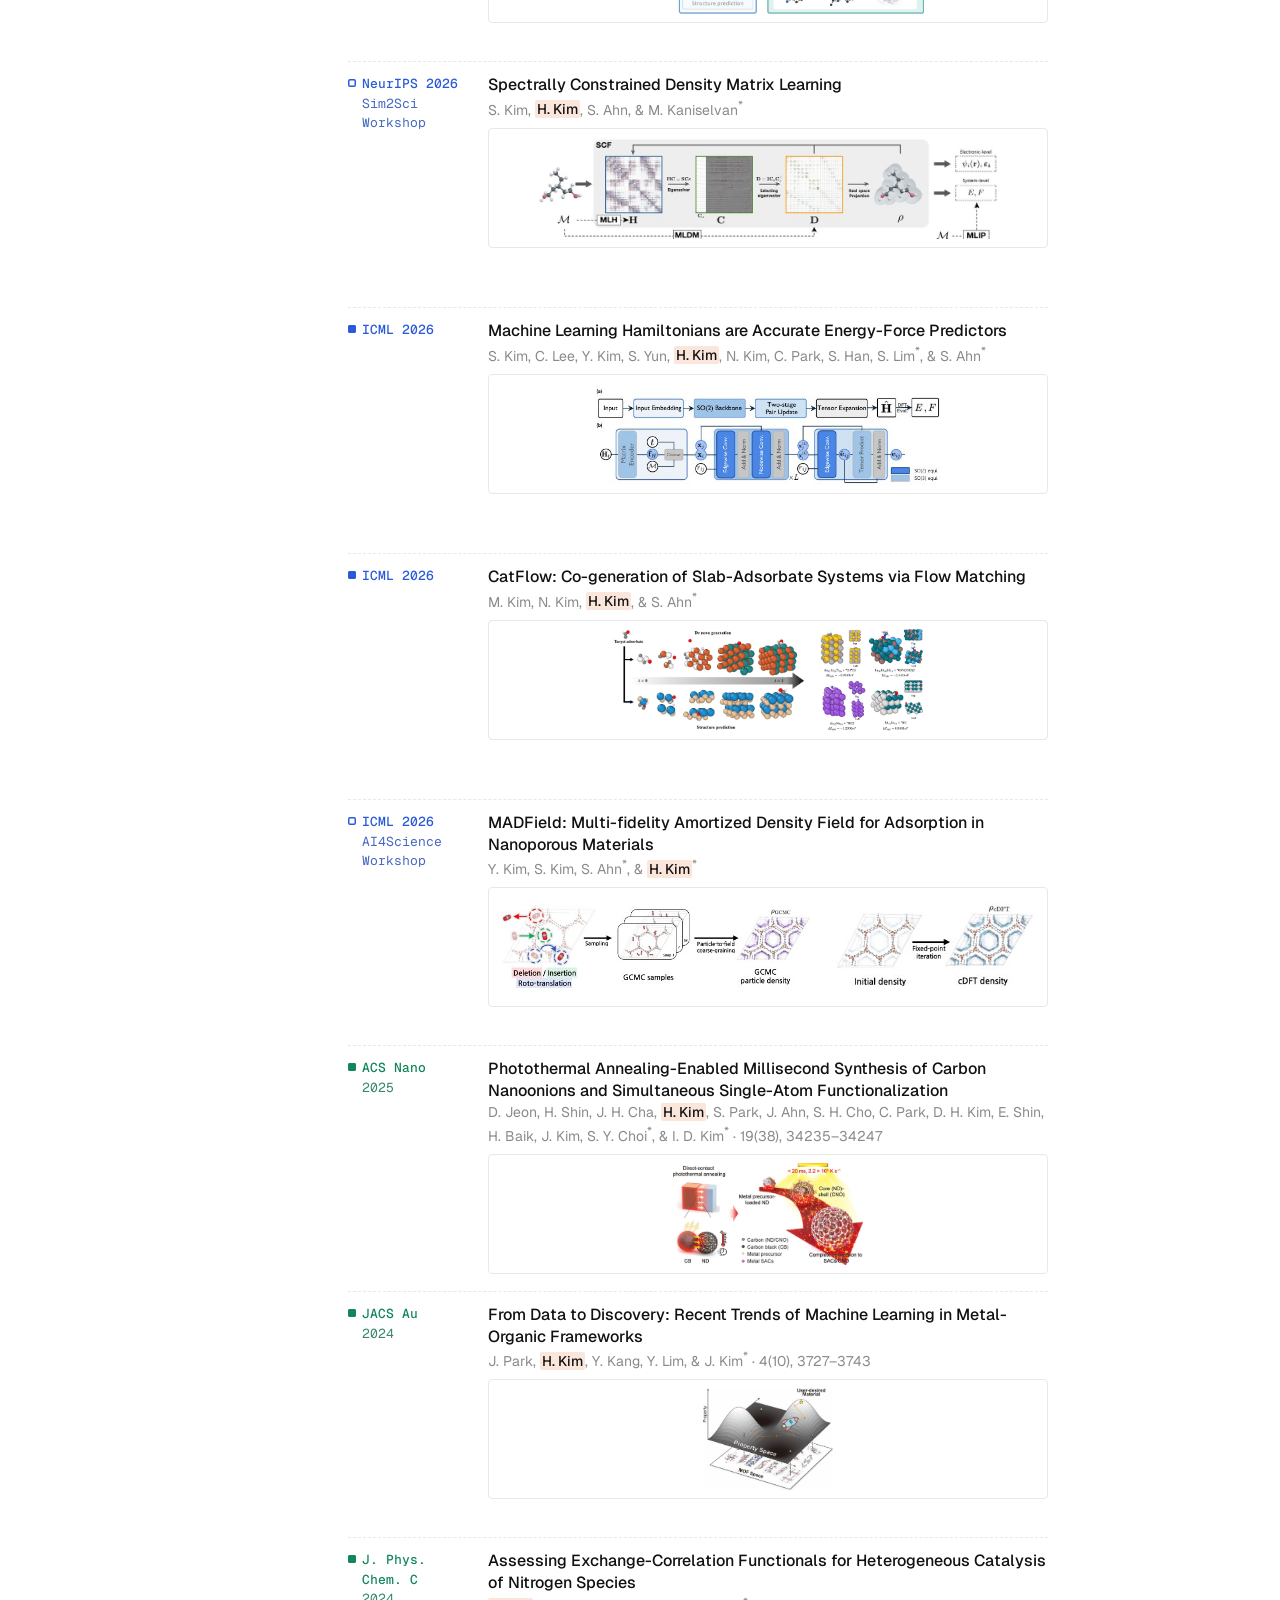
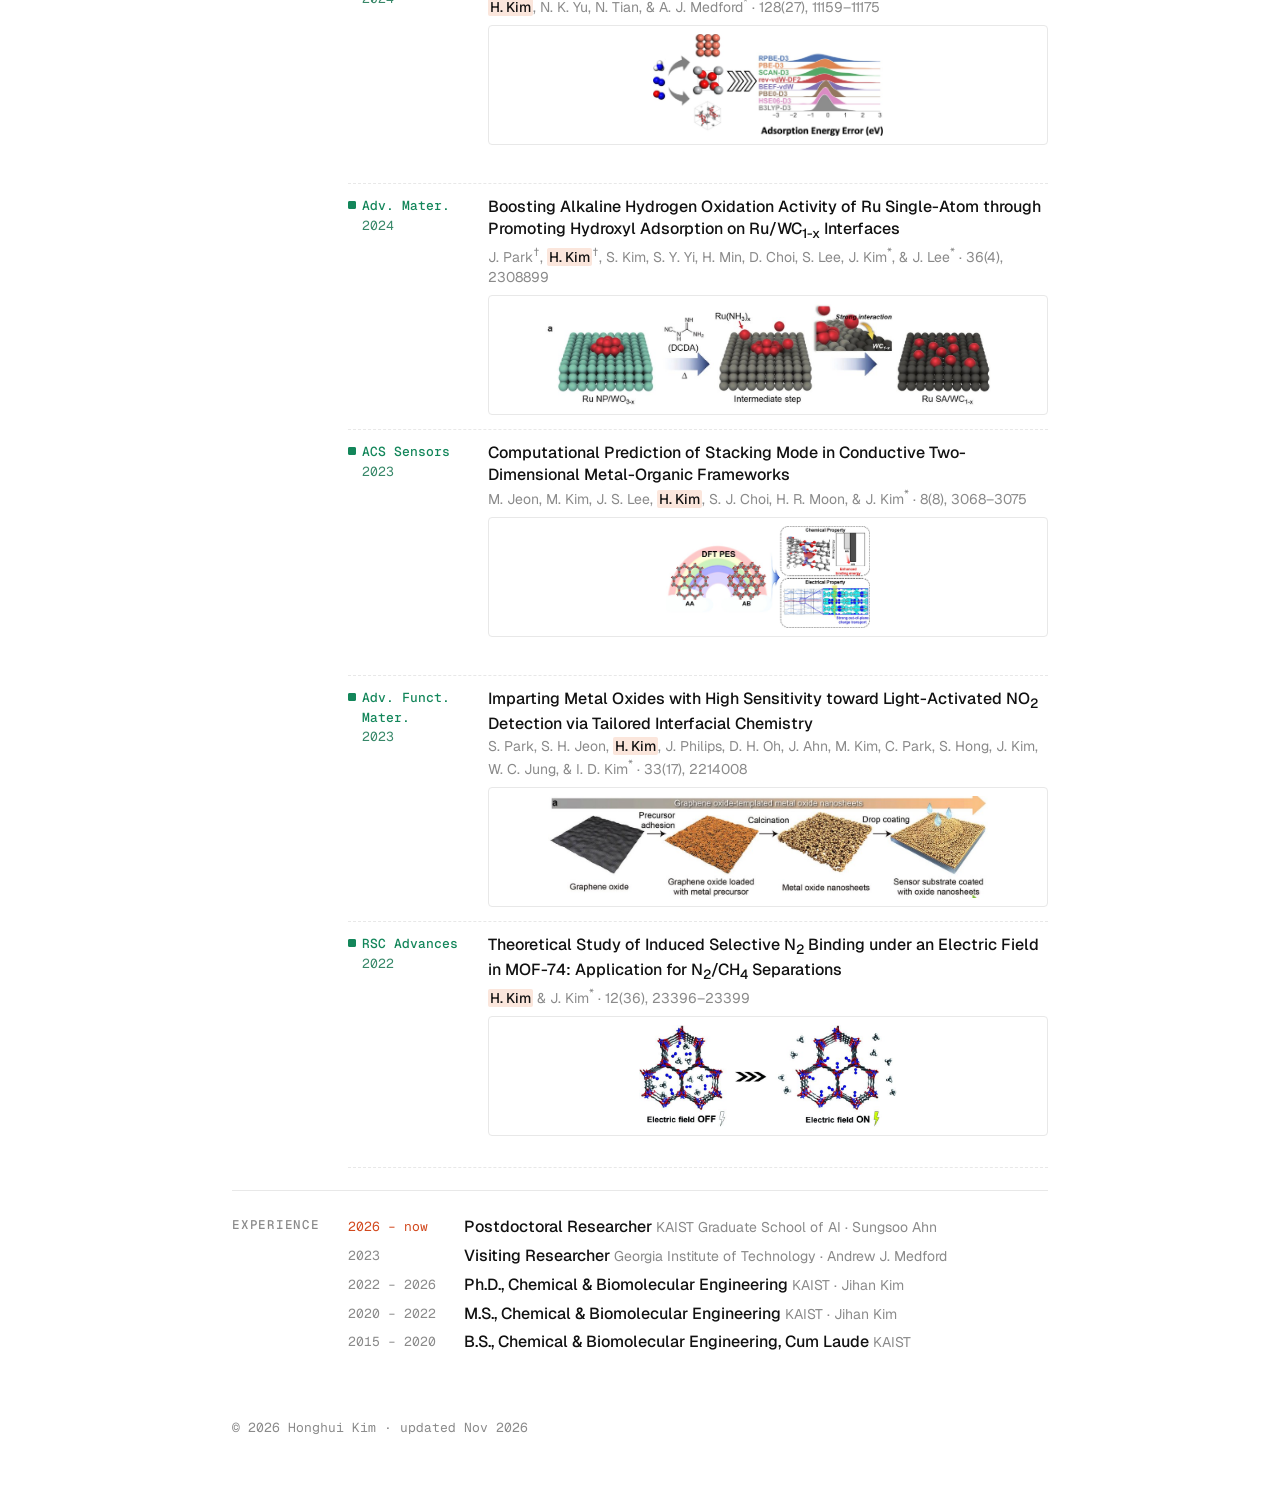
==== commit 8fc13678: "Add light/dark theme toggle Small round button at the top-right of the page. Follows the system sett" ====
--- a/index.html
+++ b/index.html
@@ -11,10 +11,18 @@
   <link rel="preconnect" href="https://fonts.gstatic.com" crossorigin>
   <link href="https://fonts.googleapis.com/css2?family=Geist:wght@400;500;600&family=Geist+Mono:wght@400;500&display=swap" rel="stylesheet">
   <link href="https://fonts.googleapis.com/css2?family=Noto+Sans+KR:wght@400&text=%EA%B9%80%ED%99%8D%ED%9D%AC&display=swap" rel="stylesheet">
-  <link rel="stylesheet" href="style.css?v=20261128b">
+  <link rel="stylesheet" href="style.css?v=20261128d">
+  <script>
+    // Apply a saved theme before first paint to avoid a flash.
+    try { var t = localStorage.getItem('theme'); if (t) document.documentElement.dataset.theme = t; } catch (e) {}
+  </script>
 </head>
 <body>
 <div class="page">
+  <button class="theme-toggle" type="button" aria-label="Toggle dark mode">
+    <svg class="moon" viewBox="0 0 24 24" fill="none" stroke="currentColor" stroke-width="1.8" stroke-linecap="round" stroke-linejoin="round"><path d="M21 12.8A9 9 0 1 1 11.2 3a7 7 0 0 0 9.8 9.8z"/></svg>
+    <svg class="sun" viewBox="0 0 24 24" fill="none" stroke="currentColor" stroke-width="1.8" stroke-linecap="round"><circle cx="12" cy="12" r="4.5"/><path d="M12 1.5v2.5M12 20v2.5M4.6 4.6l1.8 1.8M17.6 17.6l1.8 1.8M1.5 12h2.5M20 12h2.5M4.6 19.4l1.8-1.8M17.6 6.4l1.8-1.8"/></svg>
+  </button>
 
   <section class="row">
     <span class="label">Profile</span>
@@ -195,5 +203,21 @@
     a.textContent = 'Email';
   });
 </script>
+<script>
+  (function () {
+    var root = document.documentElement;
+    var mq = window.matchMedia('(prefers-color-scheme: dark)');
+    function isDark() { return root.dataset.theme ? root.dataset.theme === 'dark' : mq.matches; }
+    function sync() { root.classList.toggle('is-dark', isDark()); }
+    document.querySelector('.theme-toggle').addEventListener('click', function () {
+      var next = isDark() ? 'light' : 'dark';
+      root.dataset.theme = next;
+      try { localStorage.setItem('theme', next); } catch (e) {}
+      sync();
+    });
+    mq.addEventListener('change', sync);
+    sync();
+  })();
+</script>
 </body>
 </html>
--- a/style.css
+++ b/style.css
@@ -16,8 +16,9 @@
   --mono: "Geist Mono", ui-monospace, SFMono-Regular, Menlo, monospace;
 }
 
+/* Dark: follows the system unless the visitor picked a theme with the toggle */
 @media (prefers-color-scheme: dark) {
-  :root {
+  :root:not([data-theme="light"]) {
     --ink: #ededed;
     --body: #bdbdbd;
     --mute: #7d7d7d;
@@ -30,6 +31,18 @@
     --jour: #4cc28f;
   }
 }
+:root[data-theme="dark"] {
+  --ink: #ededed;
+  --body: #bdbdbd;
+  --mute: #7d7d7d;
+  --line: #2a2a2a;
+  --link-line: #4a4a4a;
+  --bg: #121212;
+  --accent: #f06a3c;
+  --accent-soft: rgba(240, 106, 60, .2);
+  --conf: #7ea2ff;
+  --jour: #4cc28f;
+}
 
 * { box-sizing: border-box; margin: 0; padding: 0; }
 
@@ -51,7 +64,29 @@
 
 ul { list-style: none; }
 
-.page { max-width: 880px; margin: 0 auto; padding: 72px 32px 56px; }
+.page { position: relative; max-width: 880px; margin: 0 auto; padding: 72px 32px 56px; }
+
+/* Theme toggle (top-right of the page) */
+.theme-toggle {
+  position: absolute;
+  top: 24px;
+  right: 32px;
+  display: grid;
+  place-items: center;
+  width: 32px;
+  height: 32px;
+  border: 1px solid var(--line);
+  border-radius: 50%;
+  background: var(--bg);
+  color: var(--mute);
+  cursor: pointer;
+  transition: color .15s, border-color .15s;
+}
+.theme-toggle:hover { color: var(--accent); border-color: var(--accent); }
+.theme-toggle svg { width: 16px; height: 16px; }
+.theme-toggle .sun { display: none; }
+.is-dark .theme-toggle .sun { display: block; }
+.is-dark .theme-toggle .moon { display: none; }
 
 /* Section row: label | content */
 .row {
@@ -246,6 +281,7 @@
 
 @media (max-width: 700px) {
   .page { padding: 40px 16px; }
+  .theme-toggle { top: 12px; right: 16px; }
   .row { grid-template-columns: 1fr; gap: 10px; padding: 18px 0; }
   .profile { grid-template-columns: 1fr; gap: 16px; }
   .photo { grid-column: 1; width: 112px; height: 112px; }
@@ -255,6 +291,14 @@
   .venue span::before { content: " · "; }
   .figs { height: 100px; padding: 6px; gap: 10px; }
   .dated li, .dated.cv li { grid-template-columns: 1fr; gap: 0; }
+  /* mobile keeps the original (smaller) type sizes */
+  body { font-size: 14.5px; }
+  .label, .sw, .group { font-size: 11.5px; }
+  h1 { font-size: 30px; }
+  .say { font-size: 12.5px; }
+  .status, .venue, .dated time, details summary, footer { font-size: 12px; }
+  .links, .authors, .dated.cv small { font-size: 13px; }
+  .key { font-size: 12.5px; }
 }
 
 .group.conf, .group.jour { color: var(--c); }
